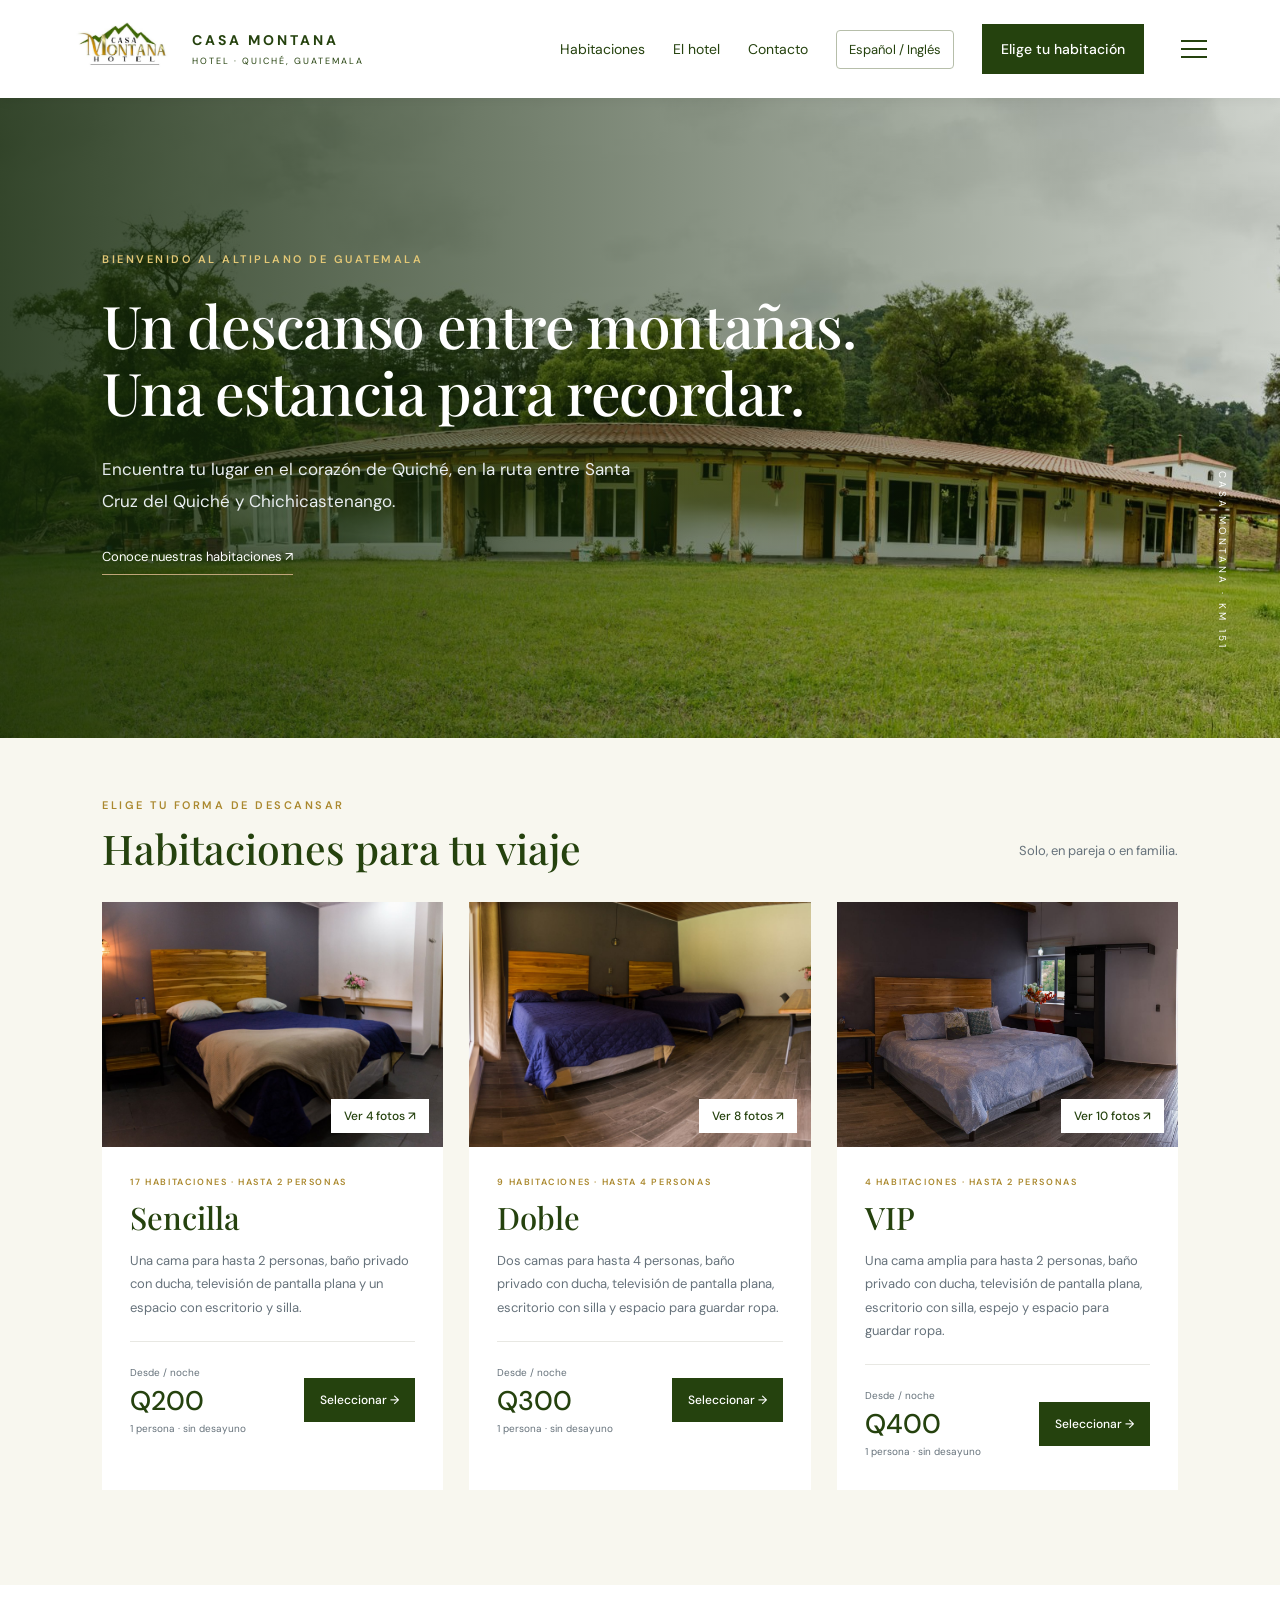
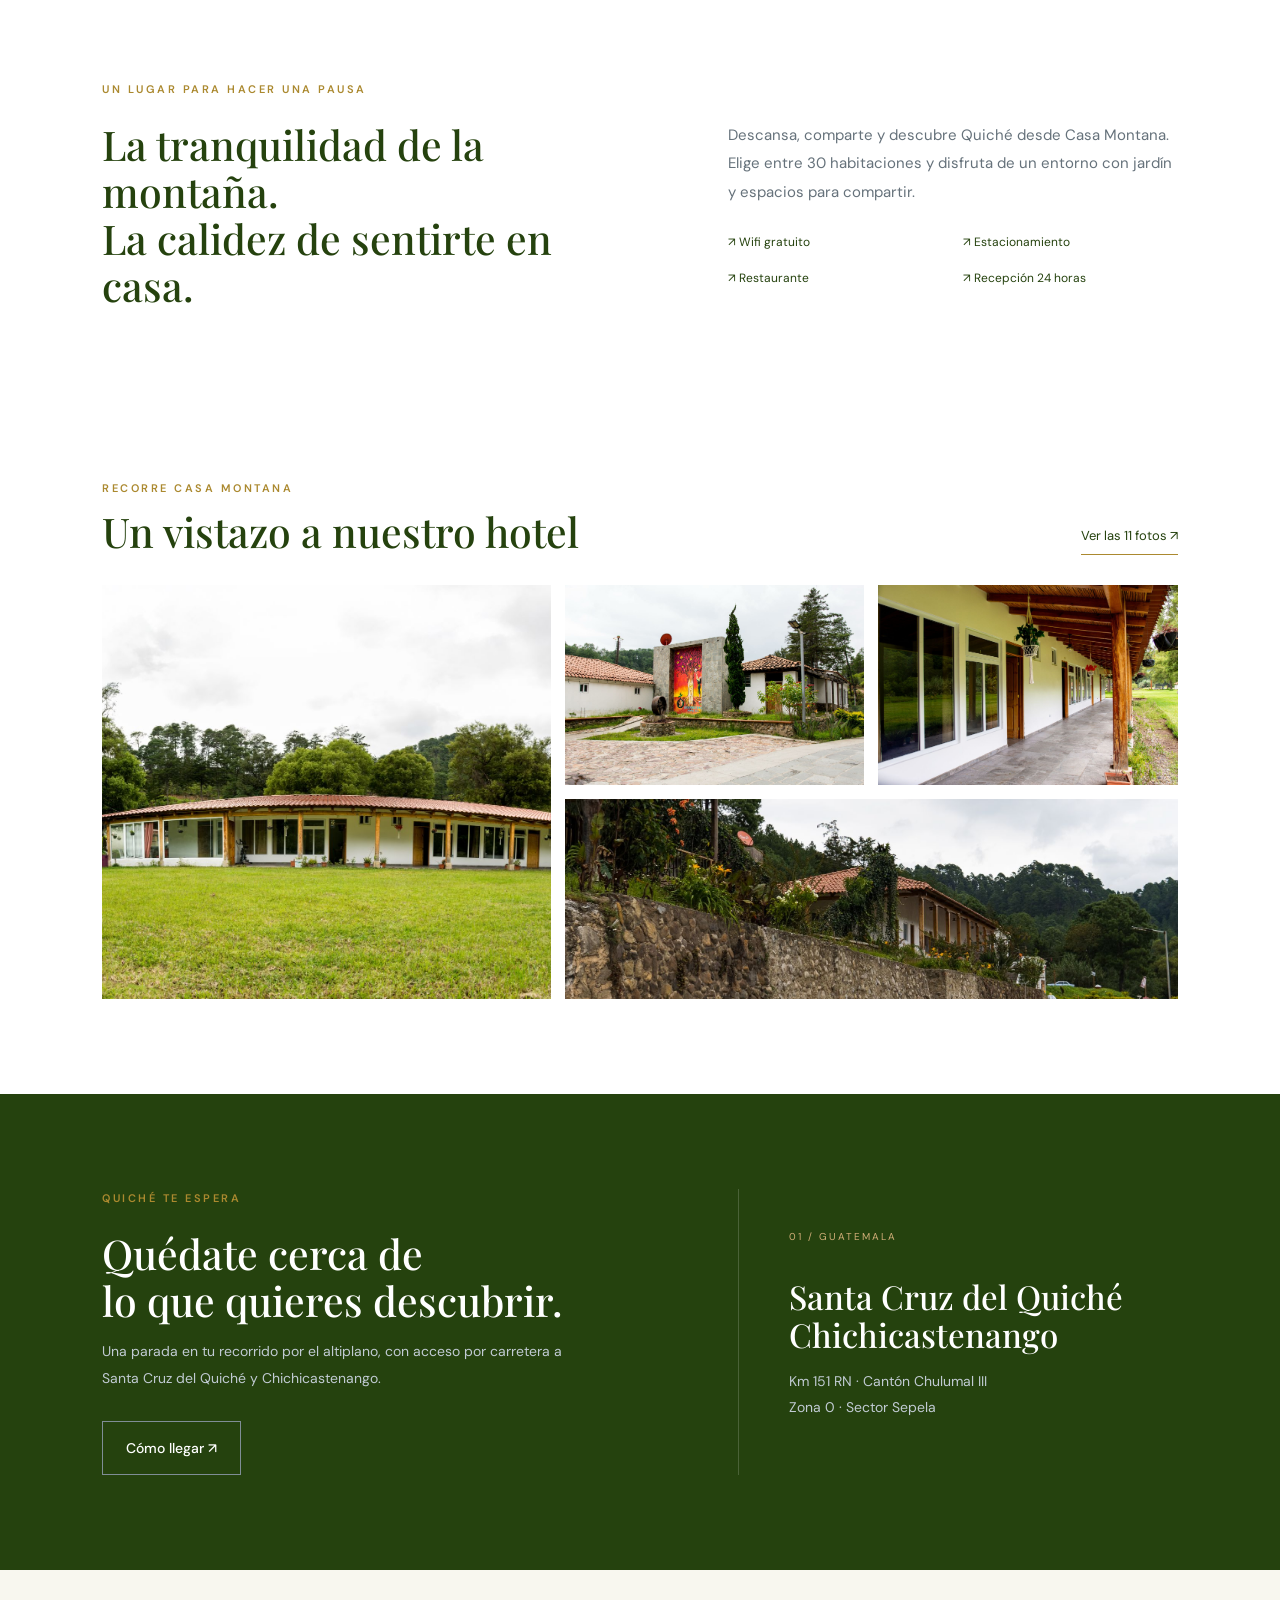
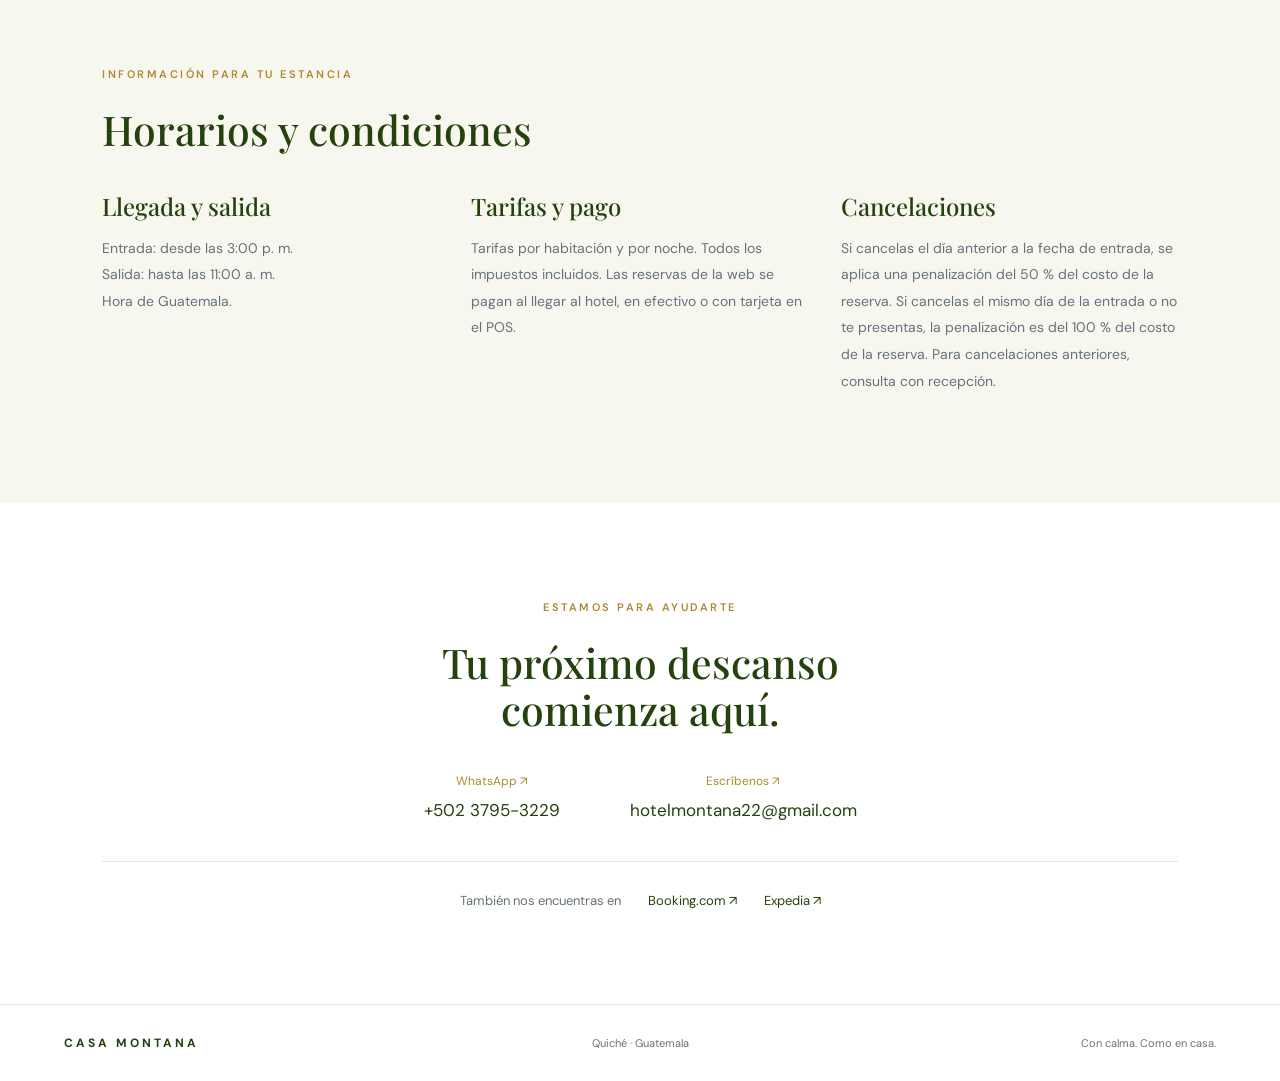
==== index.html @ 316af068 "Mostrar botón Español / Inglés en inicio y reservas" ====
<!doctype html>
<html lang="es"><head><meta charset="UTF-8"><meta name="viewport" content="width=device-width,initial-scale=1"><meta name="description" content="Hotel Casa Montana en Quiché, Guatemala. Habitaciones sencillas, dobles y VIP. Consulta tarifas y planea tu estancia."><title>Hotel Casa Montana | Quiché, Guatemala</title><link rel="stylesheet" href="style.css"><style>#language{border:1px solid #b6beaa;border-radius:4px;padding:10px 12px;white-space:nowrap;color:var(--navy);background:white}#language:hover{background:#eef1e7}</style></head>
<body><header><a class="brand" href="#inicio"><img class="logo" src="logo.png" alt="Casa Montana Hotel"><span class="brand-name">CASA MONTANA<small>HOTEL · QUICHÉ, GUATEMALA</small></span></a><nav><a href="#habitaciones" data-es="Habitaciones" data-en="Rooms"></a><a href="#experiencia" data-es="El hotel" data-en="The hotel"></a><a href="#contacto" data-es="Contacto" data-en="Contact"></a></nav><button id="language" type="button" aria-label="Cambiar idioma: Español / Inglés">Español / Inglés</button><a class="button small" href="#habitaciones" data-es="Elige tu habitación" data-en="Choose your room"></a></header>
<main><section class="hero" id="inicio"><div class="hero-content"><p class="eyebrow" data-es="BIENVENIDO AL ALTIPLANO DE GUATEMALA" data-en="WELCOME TO THE GUATEMALAN HIGHLANDS"></p><h1 data-es="Un descanso entre montañas.<br>Una estancia para recordar." data-en="A mountain escape.<br>A stay to remember."></h1><p data-es="Encuentra tu lugar en el corazón de Quiché, en la ruta entre Santa Cruz del Quiché y Chichicastenango." data-en="Find your place in the heart of Quiché, on the road between Santa Cruz del Quiché and Chichicastenango."></p><a class="text-link" href="#habitaciones" data-es="Conoce nuestras habitaciones ↗" data-en="Explore our rooms ↗"></a></div><div class="hero-caption">CASA MONTANA · KM 151</div></section>

<section class="rooms section" id="habitaciones"><div class="section-heading"><div><p class="eyebrow" data-es="ELIGE TU FORMA DE DESCANSAR" data-en="FIND YOUR KIND OF COMFORT"></p><h2 data-es="Habitaciones para tu viaje" data-en="Rooms for your journey"></h2></div><p data-es="Solo, en pareja o en familia." data-en="Solo, as a couple or with family."></p></div><div class="room-grid">
<article class="room-card"><button class="photo-cover" type="button" data-gallery="single" aria-label="Habitación sencilla: ver fotos"><img src="single-1.jpeg" alt="Habitación sencilla de Casa Montana" loading="lazy"><span class="photo-count" data-es="Ver 4 fotos ↗" data-en="View 4 photos ↗"></span></button><div class="room-body"><p class="eyebrow" data-es="17 HABITACIONES · HASTA 2 PERSONAS" data-en="17 ROOMS · UP TO 2 GUESTS"></p><h3 data-es="Sencilla" data-en="Standard"></h3><p data-es="Una cama para hasta 2 personas, baño privado con ducha, televisión de pantalla plana y un espacio con escritorio y silla." data-en="One bed for up to 2 guests, a private bathroom with shower, a flat-screen TV, and a desk with a chair."></p><div class="room-bottom"><span><small data-es="Desde / noche" data-en="From / night"></small><strong>Q200</strong><small data-es="1 persona · sin desayuno" data-en="1 guest · room only"></small></span><a class="button select-room" data-room="single" href="reservar.html?room=single" data-es="Seleccionar →" data-en="Select room →"></a></div></div></article>
<article class="room-card"><button class="photo-cover" type="button" data-gallery="double" aria-label="Habitación doble: ver fotos"><img src="double-7.jpeg" alt="Habitación doble de Casa Montana" loading="lazy"><span class="photo-count" data-es="Ver 8 fotos ↗" data-en="View 8 photos ↗"></span></button><div class="room-body"><p class="eyebrow" data-es="9 HABITACIONES · HASTA 4 PERSONAS" data-en="9 ROOMS · UP TO 4 GUESTS"></p><h3 data-es="Doble" data-en="Double"></h3><p data-es="Dos camas para hasta 4 personas, baño privado con ducha, televisión de pantalla plana, escritorio con silla y espacio para guardar ropa." data-en="Two beds for up to 4 guests, a private bathroom with shower, a flat-screen TV, a desk with a chair, and clothes storage."></p><div class="room-bottom"><span><small data-es="Desde / noche" data-en="From / night"></small><strong>Q300</strong><small data-es="1 persona · sin desayuno" data-en="1 guest · room only"></small></span><a class="button select-room" data-room="double" href="reservar.html?room=double" data-es="Seleccionar →" data-en="Select room →"></a></div></div></article>
<article class="room-card"><button class="photo-cover" type="button" data-gallery="vip" aria-label="Habitación VIP: ver fotos"><img src="vip-1.jpeg" alt="Habitación VIP de Casa Montana" loading="lazy"><span class="photo-count" data-es="Ver 10 fotos ↗" data-en="View 10 photos ↗"></span></button><div class="room-body"><p class="eyebrow" data-es="4 HABITACIONES · HASTA 2 PERSONAS" data-en="4 ROOMS · UP TO 2 GUESTS"></p><h3>VIP</h3><p data-es="Una cama amplia para hasta 2 personas, baño privado con ducha, televisión de pantalla plana, escritorio con silla, espejo y espacio para guardar ropa." data-en="A spacious bed for up to 2 guests, a private bathroom with shower, a flat-screen TV, a desk with a chair, a mirror, and clothes storage."></p><div class="room-bottom"><span><small data-es="Desde / noche" data-en="From / night"></small><strong>Q400</strong><small data-es="1 persona · sin desayuno" data-en="1 guest · room only"></small></span><a class="button select-room" data-room="vip" href="reservar.html?room=vip" data-es="Seleccionar →" data-en="Select room →"></a></div></div></article></div></section>
<section class="intro section" id="experiencia"><p class="eyebrow" data-es="UN LUGAR PARA HACER UNA PAUSA" data-en="A PLACE TO SLOW DOWN"></p><div class="intro-grid"><h2 data-es="La tranquilidad de la montaña.<br>La calidez de sentirte en casa." data-en="Mountain tranquillity.<br>The warmth of feeling at home."></h2><div><p data-es="Descansa, comparte y descubre Quiché desde Casa Montana. Elige entre 30 habitaciones y disfruta de un entorno con jardín y espacios para compartir." data-en="Rest, reconnect and discover Quiché from Casa Montana. Choose from 30 rooms and enjoy a garden setting with spaces to spend time together."></p><div class="amenities"><span data-es="↗ Wifi gratuito" data-en="↗ Free Wi-Fi"></span><span data-es="↗ Estacionamiento" data-en="↗ Parking"></span><span data-es="↗ Restaurante" data-en="↗ Restaurant"></span><span data-es="↗ Recepción 24 horas" data-en="↗ 24-hour reception"></span></div></div></div></section>
<section class="section hotel-gallery" id="galeria"><div class="section-heading"><div><p class="eyebrow" data-es="RECORRE CASA MONTANA" data-en="EXPLORE CASA MONTANA"></p><h2 data-es="Un vistazo a nuestro hotel" data-en="A closer look at our hotel"></h2></div><button type="button" class="gallery-all" data-gallery="hotel" data-es="Ver las 11 fotos ↗" data-en="View all 11 photos ↗"></button></div><div class="hotel-mosaic"><button type="button" data-gallery="hotel" data-start="0" aria-label="Ver foto de instalaciones 1"><img src="hotel-1.jpeg" alt="Vista exterior de las habitaciones y jardines" loading="lazy"></button><button type="button" data-gallery="hotel" data-start="7" aria-label="Ver foto de instalaciones 8"><img src="hotel-8.jpeg" alt="Entrada del hotel Casa Montana" loading="lazy"></button><button type="button" data-gallery="hotel" data-start="4" aria-label="Ver foto de instalaciones 5"><img src="hotel-5.jpeg" alt="Pasillo exterior de las habitaciones" loading="lazy"></button><button type="button" data-gallery="hotel" data-start="9" aria-label="Ver foto de instalaciones 10"><img src="hotel-10.jpeg" alt="Jardines y entorno del hotel" loading="lazy"></button></div></section><section class="destination section"><div><p class="eyebrow" data-es="QUICHÉ TE ESPERA" data-en="QUICHÉ AWAITS"></p><h2 data-es="Quédate cerca de<br>lo que quieres descubrir." data-en="Stay close to<br>what you want to discover."></h2><p data-es="Una parada en tu recorrido por el altiplano, con acceso por carretera a Santa Cruz del Quiché y Chichicastenango." data-en="A stop on your highland journey, with road access to Santa Cruz del Quiché and Chichicastenango."></p><a class="button light" href="https://www.google.com/maps/search/?api=1&query=Casa+Montana+Hotel+Quiche+Guatemala" target="_blank" rel="noopener" data-es="Cómo llegar ↗" data-en="Get directions ↗"></a></div><div class="location"><span>01 / GUATEMALA</span><h3>Santa Cruz del Quiché<br>Chichicastenango</h3><p>Km 151 RN · Cantón Chulumal III<br>Zona 0 · Sector Sepela</p></div></section>
<section class="section policies" id="condiciones"><p class="eyebrow" data-es="INFORMACIÓN PARA TU ESTANCIA" data-en="INFORMATION FOR YOUR STAY"></p><h2 data-es="Horarios y condiciones" data-en="Check-in and booking terms"></h2><div class="policy-grid"><article><h3 data-es="Llegada y salida" data-en="Arrival and departure"></h3><p data-es="Entrada: desde las 3:00 p. m.<br>Salida: hasta las 11:00 a. m.<br>Hora de Guatemala." data-en="Check-in: from 3:00 p.m.<br>Check-out: by 11:00 a.m.<br>Guatemala local time."></p></article><article><h3 data-es="Tarifas y pago" data-en="Rates and payment"></h3><p data-es="Tarifas por habitación y por noche. Todos los impuestos incluidos. Las reservas de la web se pagan al llegar al hotel, en efectivo o con tarjeta en el POS." data-en="Rates are per room, per night. All taxes included. Website bookings are paid on arrival, in cash or by card at the hotel POS."></p></article><article><h3 data-es="Cancelaciones" data-en="Cancellations"></h3><p data-es="Si cancelas el día anterior a la fecha de entrada, se aplica una penalización del 50 % del costo de la reserva. Si cancelas el mismo día de la entrada o no te presentas, la penalización es del 100 % del costo de la reserva. Para cancelaciones anteriores, consulta con recepción." data-en="Cancellations on the day before check-in incur a fee of 50% of the booking cost. Cancellations on the check-in date and no-shows incur a fee of 100% of the booking cost. For earlier cancellations, contact reception."></p></article></div></section><section class="section contact" id="contacto"><p class="eyebrow" data-es="ESTAMOS PARA AYUDARTE" data-en="WE ARE HERE TO HELP"></p><h2 data-es="Tu próximo descanso<br>comienza aquí." data-en="Your next escape<br>starts here."></h2><div class="contact-links"><a href="https://wa.me/50237953229" target="_blank" rel="noopener">WhatsApp ↗<strong>+502 3795-3229</strong></a><a href="mailto:hotelmontana22@gmail.com"><span data-es="Escríbenos ↗" data-en="Email us ↗"></span><strong>hotelmontana22@gmail.com</strong></a></div><div class="channels"><span data-es="También nos encuentras en" data-en="You can also find us on"></span><a href="https://www.booking.com/hotel/gt/casa-montana.es.html" target="_blank" rel="noopener">Booking.com ↗</a><a href="https://www.expedia.com/es/Santa-Cruz-Del-Quiche-Hoteles-Casa-Montana-Hotel.h102547844.Informacion-Hotel" target="_blank" rel="noopener">Expedia ↗</a></div></section></main>
<footer><a class="brand" href="#inicio">CASA MONTANA</a><span>Quiché · Guatemala</span><span data-es="Con calma. Como en casa." data-en="Slow down. Feel at home."></span></footer><dialog id="photo-viewer" aria-label="Galería de fotos"><div class="viewer-bar"><span id="photo-title"></span><button id="photo-close" type="button" aria-label="Cerrar galería / Close gallery">×</button></div><div class="viewer-stage"><button id="photo-prev" type="button" aria-label="Foto anterior / Previous photo">‹</button><img id="photo-large" alt=""><button id="photo-next" type="button" aria-label="Foto siguiente / Next photo">›</button></div><div id="photo-thumbs" class="photo-thumbs"></div></dialog><script src="home.js?v=idioma"></script><script src="gallery.js"></script><script src="hero.js"></script><script src="menu.js"></script></body></html>
---- style.css ----
@import url('https://fonts.googleapis.com/css2?family=DM+Sans:wght@400;500;600;700&family=Playfair+Display:wght@500;600&display=swap');
:root{--navy:#25420e;--gold:#ab892f;--cream:#f8f7ef;--muted:#66727b}*{box-sizing:border-box}html{scroll-behavior:smooth;scroll-padding-top:100px}body{margin:0;font-family:'DM Sans',sans-serif;color:var(--navy);background:#fff}a{color:inherit;text-decoration:none}button,input,select{font:inherit}button,a,input,select{touch-action:manipulation}button,a{ -webkit-tap-highlight-color:transparent}a:focus-visible,button:focus-visible,input:focus-visible,select:focus-visible{outline:3px solid var(--gold);outline-offset:4px}header{height:98px;display:flex;align-items:center;gap:28px;padding:0 5%;background:white;position:relative;z-index:3}.brand{display:flex;align-items:center;gap:12px;letter-spacing:3px;font-size:18px;font-weight:700}.brand small{display:block;font-size:9px;letter-spacing:2px;margin-top:6px;font-weight:400}.mountain{font-size:54px;line-height:1;color:var(--gold)}nav{display:flex;gap:28px;margin-left:auto;font-size:14px}#language{border:0;background:none;cursor:pointer;font-size:13px}.button{display:inline-flex;justify-content:center;align-items:center;background:var(--navy);color:white;border:1px solid var(--navy);padding:17px 23px;cursor:pointer;font-weight:500;font-size:14px;min-height:50px}.button:hover{background:#3c601d}.small{padding:12px 18px}.hero{position:relative;min-height:640px;background:linear-gradient(90deg,rgba(19,40,9,.88),rgba(19,40,9,.22)),url('https://images.trvl-media.com/lodging/103000000/102550000/102547900/102547844/491145d6.jpg?impolicy=resizecrop&ra=fit&rw=1800') center 56%/cover;color:white;padding:100px 8% 120px;display:flex;align-items:center}.hero-content{max-width:800px}.eyebrow{font-size:11px!important;font-weight:600;letter-spacing:2.5px;line-height:1.7;color:var(--gold);margin:0 0 22px}.hero .eyebrow{color:#e2bf85}h1,h2,h3{font-family:'Playfair Display',Georgia,serif;font-weight:500;margin:0;line-height:1.15}h1{font-size:clamp(42px,4.6vw,69px);letter-spacing:-1.3px}.hero-content>p:not(.eyebrow){font-size:17px;line-height:1.85;max-width:550px;color:#e8edf0;margin:28px 0}.text-link{font-size:13px;border-bottom:1px solid #c0a579;padding-bottom:9px}.hero-caption{position:absolute;right:4%;bottom:88px;writing-mode:vertical-rl;font-size:10px;letter-spacing:3px}.booking-wrap{position:relative;background:white;margin:-55px 5% 0;padding:35px 36px;box-shadow:0 10px 45px #132b3b12;z-index:2}.section-heading{display:flex;justify-content:space-between;align-items:end;gap:20px;margin-bottom:30px}.section-heading .eyebrow{margin-bottom:10px}h2{font-size:clamp(32px,3.2vw,46px)}.booking-wrap h2{font-size:29px}.muted,.section-heading>p{color:var(--muted);font-size:13px}.fields{display:grid;grid-template-columns:1fr 1fr 1fr .6fr 1.2fr 1.2fr;gap:14px;align-items:end}label{font-size:11px;color:var(--muted);display:flex;flex-direction:column;gap:9px}input,select{width:100%;min-width:0;border:1px solid #d8dce0;border-radius:0;background:white;color:var(--navy);height:48px;padding:10px;font-size:13px}.form-note{font-size:11px;color:var(--muted);line-height:1.7;margin-bottom:0}#result{background:var(--cream);padding:24px;margin-top:24px;line-height:1.8}#result strong{font-size:26px;display:block}#result p{font-size:13px}#result .button{margin-top:8px}.section{padding:95px 8%}.intro{padding-bottom:75px}.intro-grid{display:grid;grid-template-columns:1.2fr 1fr;gap:8%}.intro-grid p{font-size:15px;line-height:1.9;color:var(--muted);margin-top:0}.amenities{display:grid;grid-template-columns:1fr 1fr;gap:20px;font-size:12px;margin-top:28px}.rooms{background:var(--cream)}.room-grid{display:grid;grid-template-columns:repeat(3,1fr);gap:26px}.room-card{background:white}.room-card img{display:block;width:100%;height:245px;object-fit:cover}.room-body{padding:28px}.room-body .eyebrow{font-size:9px!important;letter-spacing:1.6px;margin-bottom:10px}h3{font-size:31px}.room-body>p:not(.eyebrow){font-size:13px;color:var(--muted);line-height:1.8;min-height:48px}.room-bottom{border-top:1px solid #e8e8e3;padding-top:20px;margin-top:22px;display:flex;align-items:center;justify-content:space-between}.room-bottom small{display:block;font-size:10px;color:var(--muted);margin:4px 0}.room-bottom strong{font-size:27px;font-weight:500}.round{border:1px solid #d9d5cc;background:white;width:44px;height:44px;border-radius:50%;font-size:23px;color:var(--navy);cursor:pointer}.round:hover{background:var(--cream)}.destination{background:var(--navy);color:white;display:grid;grid-template-columns:1.2fr 1fr;gap:10%}.destination p:not(.eyebrow){font-size:14px;color:#c1cbd3;line-height:1.9;max-width:470px}.light{background:transparent;border-color:#7f8d96;margin-top:16px}.location{border-left:1px solid #ffffff2b;padding:35px 0 35px 50px;display:flex;flex-direction:column;justify-content:center}.location span{font-size:10px;letter-spacing:2px;color:#d1ae78;margin-bottom:35px}.location h3{font-size:33px}.contact{text-align:center}.contact-links{display:flex;justify-content:center;gap:70px;margin:40px 0;font-size:12px;color:var(--gold)}.contact-links strong{display:block;color:var(--navy);font-size:17px;font-weight:400;margin-top:10px}.channels{padding-top:30px;border-top:1px solid #e8e8e3;display:flex;justify-content:center;gap:27px;font-size:13px}.channels span{color:var(--muted)}footer{border-top:1px solid #e8e8e3;padding:30px 5%;display:flex;justify-content:space-between;gap:20px;align-items:center;font-size:11px;color:var(--muted)}footer .brand{font-size:12px;color:var(--navy)}@media(max-width:1100px){.fields{grid-template-columns:repeat(3,1fr)}header{gap:18px}nav{gap:16px}.room-body{padding:22px}.room-card img{height:200px}}@media(max-width:720px){header{height:85px;padding:0 5%;gap:12px}.brand{font-size:13px;letter-spacing:2px}.brand small{font-size:7px}.mountain{font-size:38px}nav{display:none}#language{margin-left:auto}header .small{display:none}.hero{min-height:570px;padding:70px 7% 100px}.hero-content>p:not(.eyebrow){font-size:15px}.hero-caption{display:none}h1{font-size:43px}.booking-wrap{margin:-45px 5% 0;padding:26px 20px}.section-heading{display:block}.muted{display:block;margin-top:15px}.fields{grid-template-columns:1fr 1fr}.fields .button{width:100%}.section{padding:65px 7%}.intro-grid,.destination{grid-template-columns:1fr;gap:30px}.intro-grid>div{margin-top:10px}.room-grid{grid-template-columns:1fr;gap:25px}.room-card img{height:265px}.room-body>p:not(.eyebrow){min-height:0}.section-heading>p{margin-top:20px}.location{padding:28px 0 0;border-left:0;border-top:1px solid #ffffff2b}.contact-links{flex-direction:column;gap:26px}.channels{flex-wrap:wrap;gap:20px}.channels span{width:100%}footer{flex-wrap:wrap;justify-content:center;text-align:center}footer .brand{width:100%;justify-content:center}}@media(prefers-reduced-motion:reduce){html{scroll-behavior:auto}}

.logo{width:116px;height:82px;object-fit:cover;object-position:center}.brand-name{font-size:14px}.hero .eyebrow{color:#e4c876}.destination{background:#25420e}@media(max-width:720px){.logo{width:105px;height:76px}.brand-name{font-size:11px;letter-spacing:1px}.brand-name small{font-size:6px}}
.policies{background:#f8f7ef}.policy-grid{display:grid;grid-template-columns:repeat(3,1fr);gap:32px;margin-top:40px}.policy-grid h3{font-size:24px}.policy-grid p{font-size:14px;line-height:1.9;color:#66727b}@media(max-width:720px){.policy-grid{grid-template-columns:1fr;gap:20px}}

.hero{background-image:linear-gradient(90deg,rgba(19,40,9,.86),rgba(19,40,9,.20)),url('hotel-1.jpeg')}.photo-cover{padding:0;border:0;display:block;width:100%;position:relative;cursor:zoom-in;background:#eee}.photo-cover img{transition:filter .2s}.photo-cover:hover img{filter:brightness(.85)}.photo-count{position:absolute;bottom:14px;right:14px;background:#fff;color:var(--navy);padding:9px 13px;font:500 12px 'DM Sans',sans-serif}.gallery-all{background:transparent;border:0;border-bottom:1px solid var(--gold);color:var(--navy);padding:10px 0;cursor:pointer;font:inherit;font-size:13px}.hotel-mosaic{display:grid;grid-template-columns:1.5fr 1fr 1fr;grid-template-rows:200px 200px;gap:14px}.hotel-mosaic button{border:0;padding:0;overflow:hidden;cursor:zoom-in;background:var(--cream)}.hotel-mosaic button:first-child{grid-row:span 2}.hotel-mosaic button:nth-child(4){grid-column:span 2}.hotel-mosaic img{width:100%;height:100%;object-fit:cover;transition:transform .25s}.hotel-mosaic button:hover img{transform:scale(1.03)}#photo-viewer{position:fixed;inset:0;width:100vw;max-width:100vw;height:100dvh;max-height:100dvh;margin:0;border:0;padding:20px 3%;background:#111b12;color:white}#photo-viewer::backdrop{background:#111b12}#photo-viewer[open]{display:flex;flex-direction:column}.viewer-bar{display:flex;justify-content:space-between;align-items:center;gap:20px;height:50px;flex-shrink:0;font-size:14px}.viewer-bar button,.viewer-stage button{background:transparent;color:white;border:1px solid #ffffff50;cursor:pointer;width:46px;height:46px;font-size:32px}.viewer-stage{display:flex;align-items:center;justify-content:space-between;gap:15px;min-height:0;flex:1;padding:15px 0}.viewer-stage img{object-fit:contain;min-width:0;max-width:calc(100% - 122px);height:100%;width:auto}.viewer-stage button{flex-shrink:0;border-radius:50%}.photo-thumbs{display:flex;gap:10px;overflow-x:auto;flex-shrink:0;padding:10px 2px;height:88px}.photo-thumbs button{padding:0;border:2px solid transparent;flex-shrink:0;cursor:pointer;background:transparent}.photo-thumbs button[aria-current="true"]{border-color:#d7b756}.photo-thumbs img{width:80px;height:60px;object-fit:cover}@media(max-width:720px){.hotel-mosaic{grid-template-columns:1fr 1fr;grid-template-rows:220px 150px 150px}.hotel-mosaic button:first-child{grid-column:span 2;grid-row:span 1}.hotel-mosaic button:nth-child(4){grid-column:span 2}.gallery-all{margin-top:12px}#photo-viewer{padding:12px}.viewer-stage{gap:5px;position:relative}.viewer-stage img{max-width:100%;width:100%}.viewer-stage button{position:absolute;z-index:1;background:#111b1299;width:40px;height:40px}.viewer-stage button:first-child{left:0}.viewer-stage button:last-child{right:0}.viewer-bar{font-size:12px}}

.hero{isolation:isolate;background-image:none;overflow:hidden}.hero-slide{position:absolute;inset:0;z-index:-2;background-position:center;background-size:cover;opacity:0;transition:opacity 1s ease}.hero-slide.is-active{opacity:1}.hero::before{content:'';position:absolute;inset:0;z-index:-1;background:linear-gradient(90deg,rgba(19,40,9,.86),rgba(19,40,9,.20))}.hero-controls{position:absolute;bottom:75px;left:8%;display:flex;align-items:center;gap:18px;font-size:11px;color:white}.hero-controls span{letter-spacing:2px}.hero-controls button{background:#10240a66;border:1px solid #ffffff70;color:white;padding:9px 13px;font:inherit;cursor:pointer}@media(max-width:720px){.hero-controls{bottom:60px;left:7%}}@media(prefers-reduced-motion:reduce){.hero-slide{transition:none}}

.hero-controls{display:none}

.booking-wrap + .rooms{margin-top:28px;padding-top:42px}@media(max-width:720px){.booking-wrap + .rooms{margin-top:20px;padding-top:30px}}

.select-room{font-size:12px;padding:12px 15px;min-height:44px}.rooms{padding-top:58px}.reservation-page{background:var(--cream)}.reservation-main{max-width:1250px;margin:auto;padding:35px 5% 75px}.back-link{display:inline-block;font-size:13px;margin:0 0 35px;color:var(--muted)}.reservation-main h1{font-size:clamp(36px,4vw,52px)}.reservation-main>.eyebrow{margin-bottom:12px}.reservation-lead{font-size:14px;color:var(--muted);line-height:1.8;margin:18px 0 35px}.reservation-layout{display:grid;grid-template-columns:.9fr 1.1fr;gap:32px;align-items:start}.selected-room{background:white;position:sticky;top:25px}.selected-room>img{width:100%;height:300px;object-fit:cover;display:block}.selected-details{padding:28px}.selected-details .eyebrow{margin-bottom:10px}.selected-details>p:not(.eyebrow){font-size:14px;line-height:1.8;color:var(--muted)}.selected-details a{font-size:13px;border-bottom:1px solid var(--gold);padding-bottom:5px}.selected-hours{border-top:1px solid #e5e5df;padding-top:15px}.reservation-panel .booking-wrap{margin:0;padding:30px;box-shadow:none}.reservation-panel .section-heading{display:block}.reservation-panel .muted{display:block;margin-top:14px}.reservation-panel .fields{grid-template-columns:1fr 1fr;gap:20px}.reservation-panel .fields .button{grid-column:span 2}.reservation-policy{padding:25px 30px;background:#efeee4;margin-top:20px}.reservation-policy h3{font-size:23px}.reservation-policy p{font-size:12px;color:var(--muted);line-height:1.9}.reservation-page #result{margin-top:22px}.reservation-page header{background:white}@media(max-width:720px){.reservation-layout{grid-template-columns:1fr;gap:24px}.selected-room{position:static}.selected-room>img{height:230px}.reservation-main{padding:25px 5% 50px}.reservation-panel .booking-wrap{padding:24px 18px}.room-bottom{gap:10px}.select-room{padding:11px 12px}.reservation-lead{margin-bottom:25px}}

header{position:sticky;top:0;z-index:50;box-shadow:0 2px 12px #15250c10}.menu-toggle{width:44px;height:44px;border:0;background:transparent;display:flex;flex-direction:column;align-items:center;justify-content:center;gap:6px;cursor:pointer;flex-shrink:0}.menu-toggle span{display:block;width:26px;height:2px;background:var(--navy)}.site-menu{position:fixed;inset:0 0 0 auto;margin:0;width:min(420px,92vw);max-width:100vw;height:100dvh;max-height:100dvh;padding:30px 35px;border:0;background:#344a22;color:white;overflow-y:auto}.site-menu::backdrop{background:#0008}.site-menu[open]{display:flex;flex-direction:column}.menu-top{display:flex;align-items:center;justify-content:space-between;gap:15px;padding-bottom:25px;border-bottom:1px solid #ffffff35;letter-spacing:2px;font-size:12px}.menu-close{width:44px;height:44px;background:transparent;border:0;color:white;font-size:32px;cursor:pointer}.drawer-links{display:flex;flex-direction:column;gap:0;margin:15px 0 35px}.drawer-links a{font-size:14px;letter-spacing:1px;padding:20px 0;border-bottom:1px solid #ffffff20;line-height:1.5}.drawer-links a:hover{color:#ead298}.menu-contact{display:flex;flex-direction:column;gap:18px;margin-top:auto;padding-top:25px;font-size:12px;color:#e6dbc3}.site-menu a:focus-visible,.site-menu button:focus-visible{outline:2px solid #ead298}@media(max-width:720px){header{gap:8px}.menu-toggle{width:38px}.site-menu{padding:20px 26px}.drawer-links{display:flex}.drawer-links a{font-size:13px}}

[hidden]{display:none!important}.availability-box{padding:20px;background:#f3f4ec;margin-top:24px;border-left:3px solid var(--gold)}.availability-box p{font-size:13px;line-height:1.7;margin:0 0 12px}.availability-box strong{display:block;font-size:25px}.availability-box small{display:block;margin-top:10px;color:var(--muted)}#guest-fields{border:0;margin:28px 0 0;padding:0}#guest-fields legend{font-family:Georgia,serif;font-size:25px;margin-bottom:20px}.full-width{grid-column:1/-1}.privacy-note{font-size:11px;line-height:1.8;color:var(--muted)}.terms-line{display:flex;flex-direction:row;gap:12px;align-items:flex-start;line-height:1.7;margin:20px 0}.terms-line input{width:18px;height:18px;flex-shrink:0;margin-top:2px}#confirm-booking{width:100%}button:disabled{opacity:.5;cursor:not-allowed}#booking-message{font-size:13px;line-height:1.7;color:#7f3d1c}#booking-confirmation{padding:25px;background:#edf5e7;border:1px solid #a8bd92;margin-top:25px;overflow-wrap:anywhere}#booking-confirmation h2{font-size:28px}#booking-confirmation p{font-size:13px;line-height:1.8}#booking-confirmation strong{font-size:28px}.admin-page{background:var(--cream)}.admin-page header{justify-content:space-between}.admin-main{max-width:1440px;margin:auto;padding:45px 4%}.admin-login{max-width:500px;margin:40px auto;background:white;padding:35px}.admin-login h1,.admin-main h1{font-size:35px}.admin-login p,.admin-login small{font-size:13px;color:var(--muted);line-height:1.8}.admin-login form{display:grid;gap:20px;margin:28px 0}.admin-tools{display:flex;align-items:end;gap:20px;flex-wrap:wrap;margin:25px 0}.admin-tools label{min-width:160px}.inventory-cards{display:grid;grid-template-columns:repeat(3,1fr);gap:20px}.inventory-cards article{background:white;padding:25px}.inventory-cards h3{font-size:25px}.inventory-cards strong{display:block;font-size:34px;margin:15px 0}.inventory-cards p{font-size:12px;color:var(--muted)}.manual-entry{background:white;padding:25px;margin:30px 0}.manual-entry summary{cursor:pointer;font-size:16px}.manual-entry form{margin-top:25px;grid-template-columns:repeat(3,1fr)}.manual-entry p{font-size:12px;line-height:1.7;color:var(--muted)}.table-scroll{overflow:auto;background:white}.reservations-table{width:100%;border-collapse:collapse;font-size:12px;min-width:1000px}.reservations-table th,.reservations-table td{text-align:left;padding:16px;border-bottom:1px solid #e5e7df;vertical-align:top}.reservations-table th{background:#e8ecdf}.reservations-table td div{margin-bottom:8px;max-width:210px;overflow-wrap:anywhere}.table-action{display:block;padding:8px 12px;background:white;border:1px solid #a6b197;color:var(--navy);font:inherit;margin-bottom:10px;cursor:pointer}#admin-status{font-size:13px}@media(max-width:720px){.inventory-cards{grid-template-columns:1fr}.manual-entry form{grid-template-columns:1fr 1fr}.admin-main{padding:25px 4%}.admin-login{padding:25px}.admin-page header .brand{font-size:11px}.admin-page header>a:not(.brand){font-size:11px}.admin-tools{gap:12px}.admin-tools label{min-width:130px}}
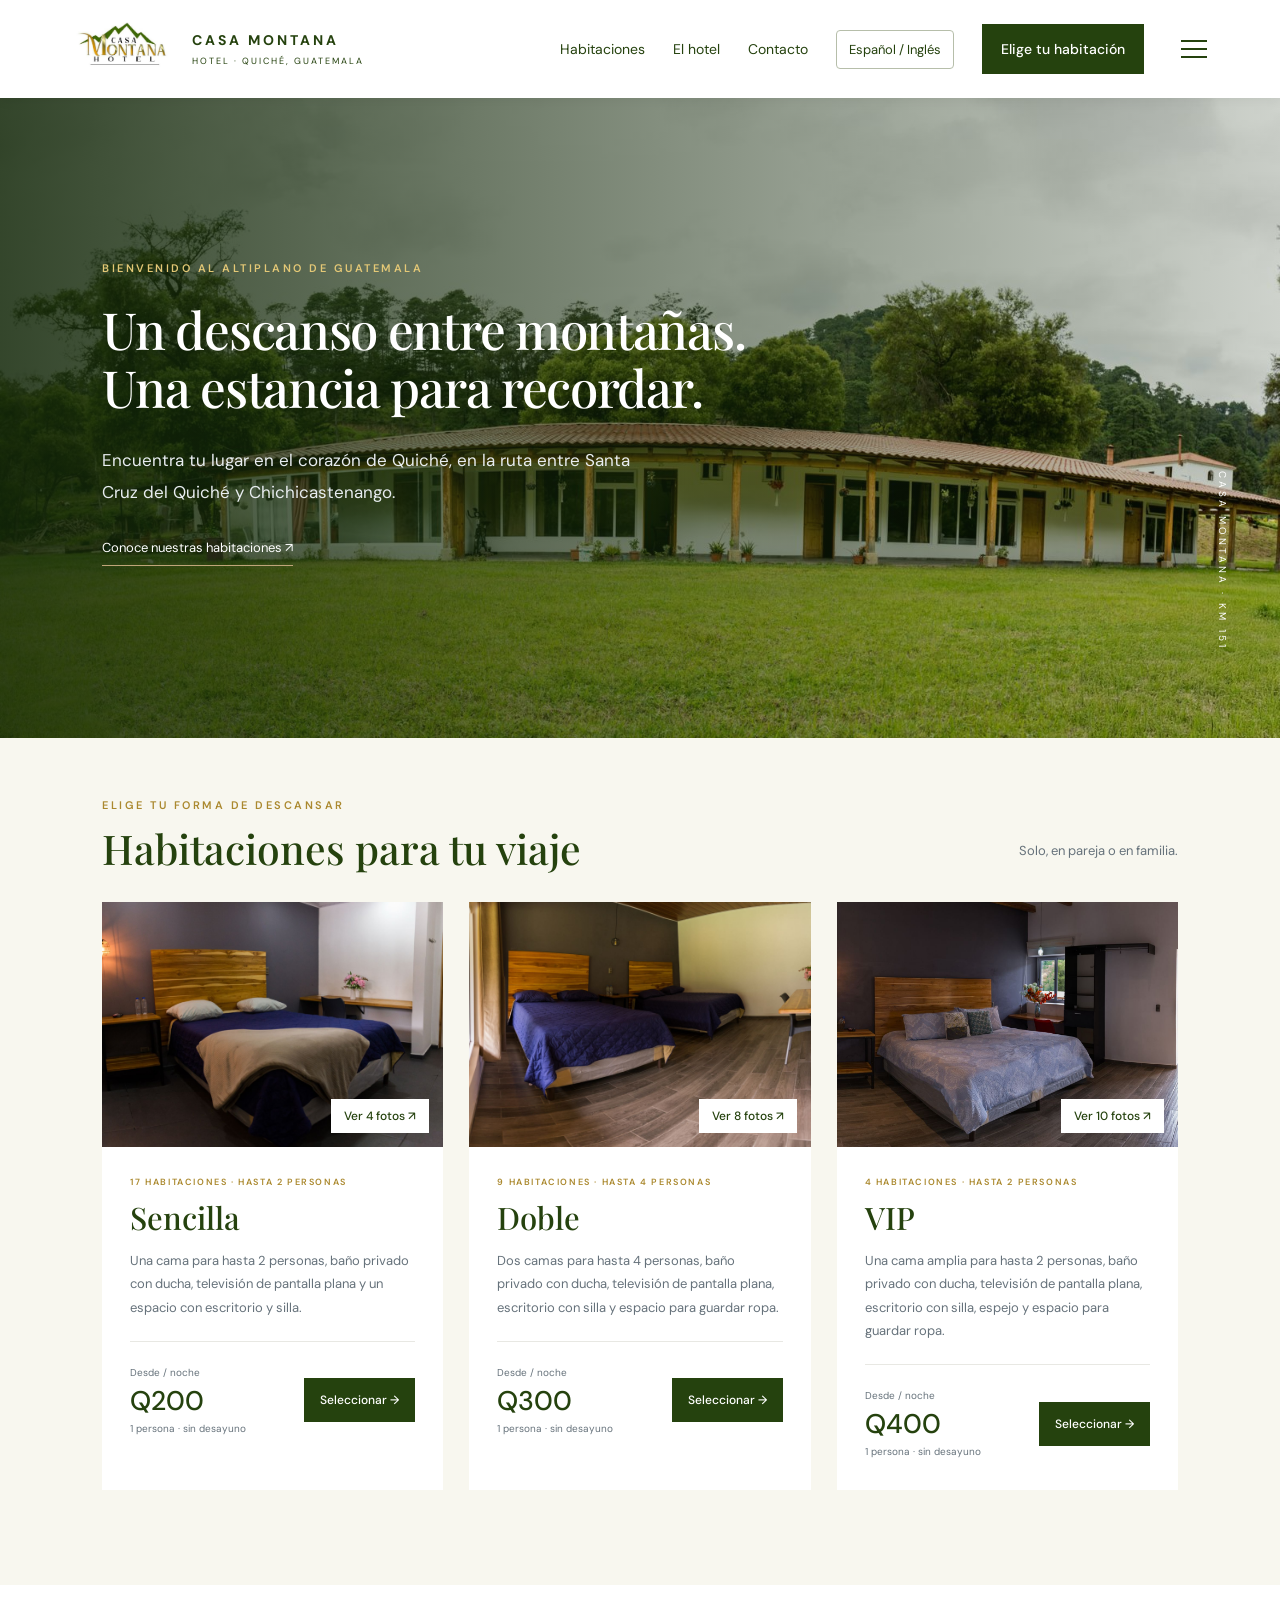
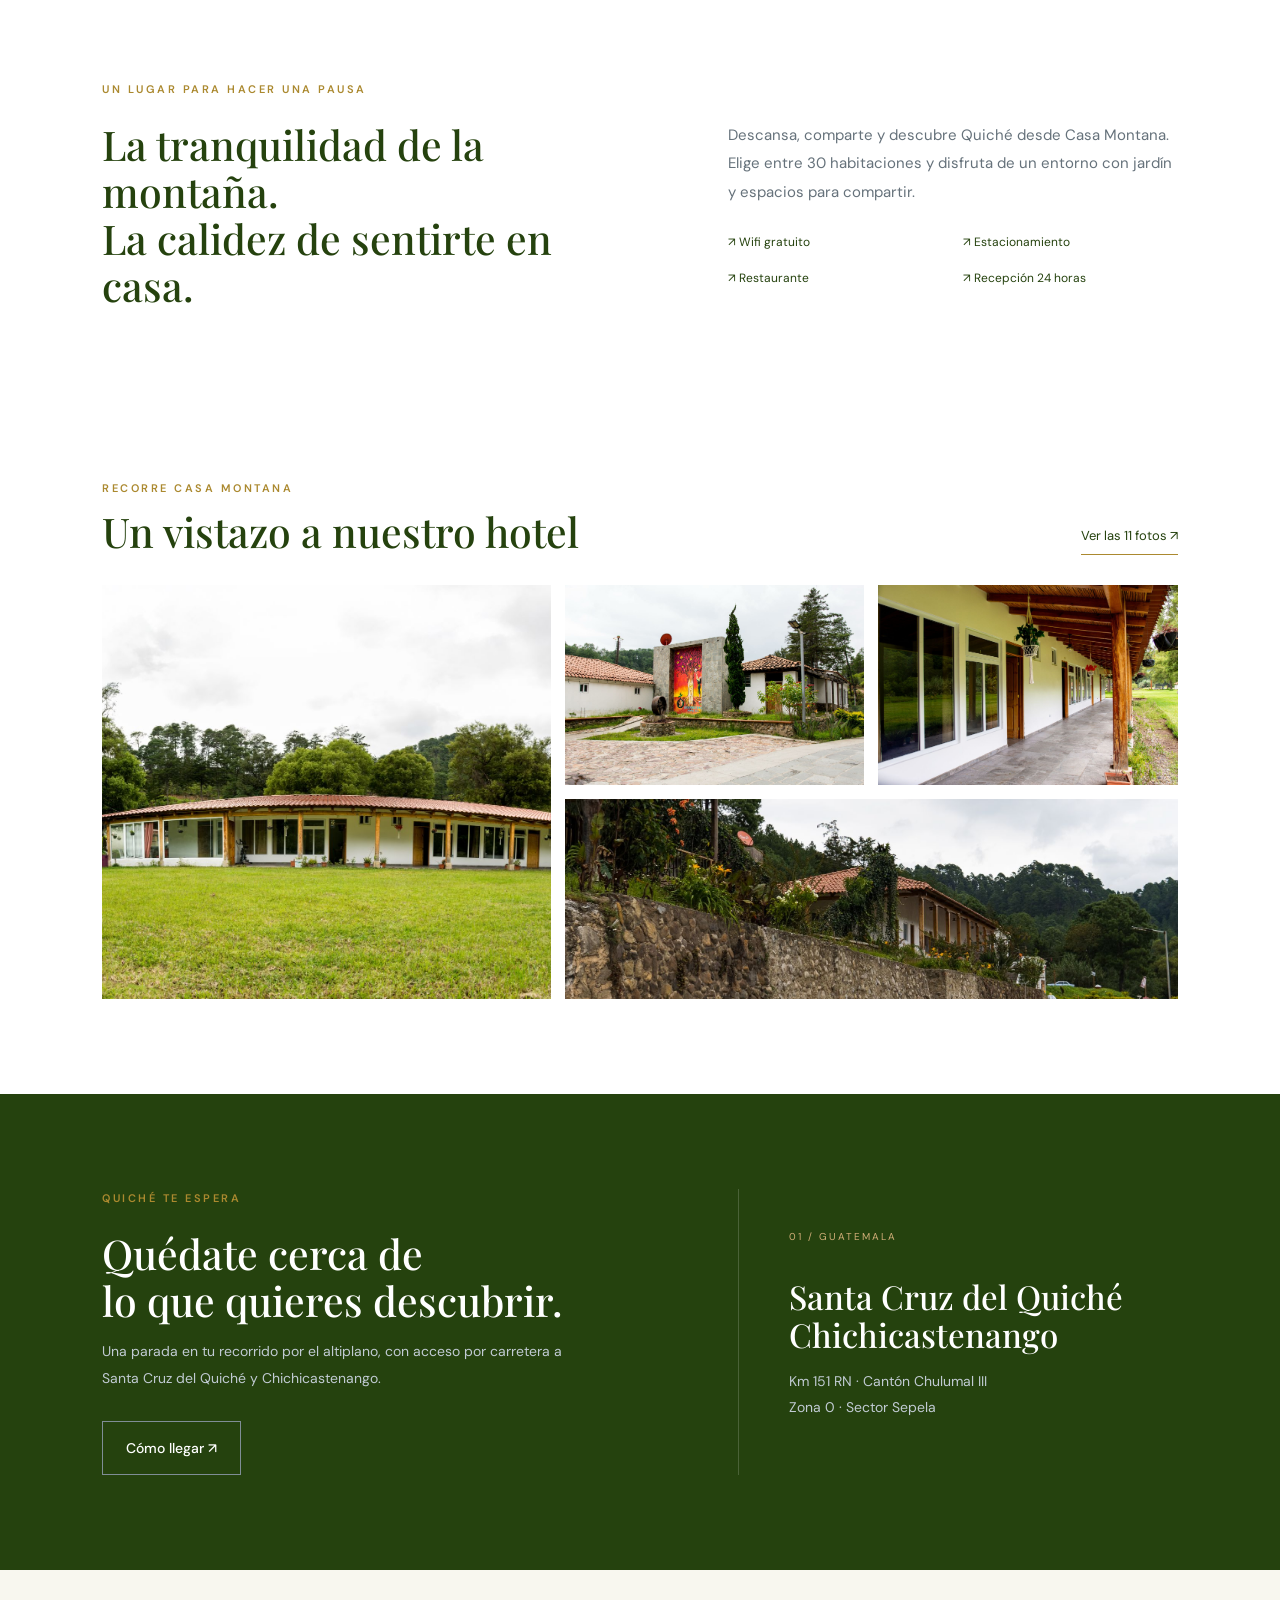
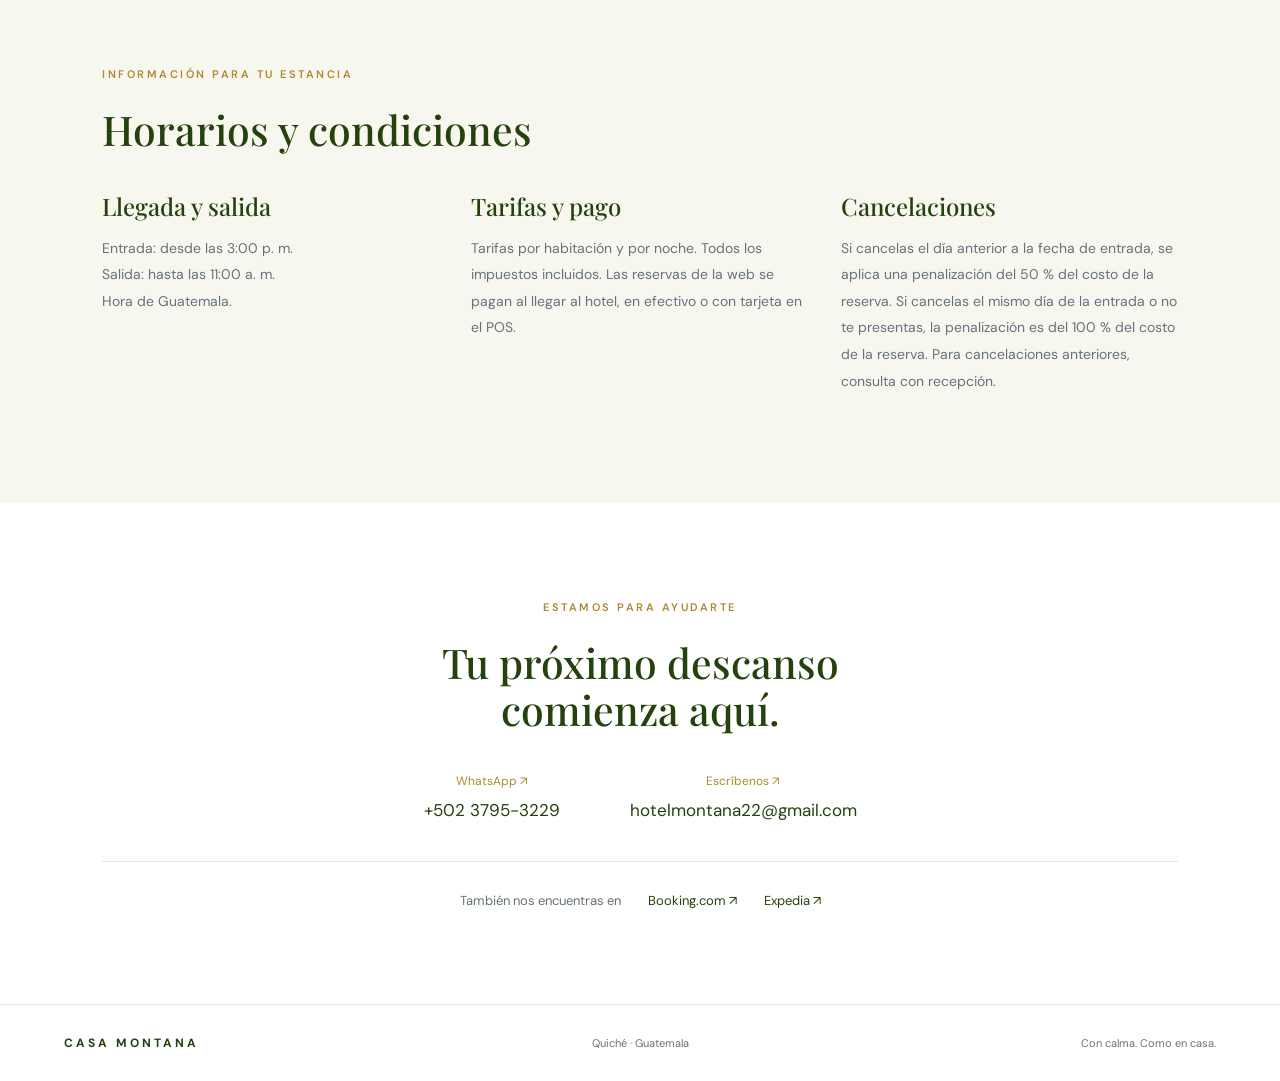
==== commit 085a16e1: "Mantener título español de portada en dos líneas" ====
--- a/index.html
+++ b/index.html
@@ -1,7 +1,7 @@
 <!doctype html>
-<html lang="es"><head><meta charset="UTF-8"><meta name="viewport" content="width=device-width,initial-scale=1"><meta name="description" content="Hotel Casa Montana en Quiché, Guatemala. Habitaciones sencillas, dobles y VIP. Consulta tarifas y planea tu estancia."><title>Hotel Casa Montana | Quiché, Guatemala</title><link rel="stylesheet" href="style.css"><style>#language{border:1px solid #b6beaa;border-radius:4px;padding:10px 12px;white-space:nowrap;color:var(--navy);background:white}#language:hover{background:#eef1e7}</style></head>
+<html lang="es"><head><meta charset="UTF-8"><meta name="viewport" content="width=device-width,initial-scale=1"><meta name="description" content="Hotel Casa Montana en Quiché, Guatemala. Habitaciones sencillas, dobles y VIP. Consulta tarifas y planea tu estancia."><title>Hotel Casa Montana | Quiché, Guatemala</title><link rel="stylesheet" href="style.css"><style>#language{border:1px solid #b6beaa;border-radius:4px;padding:10px 12px;white-space:nowrap;color:var(--navy);background:white}#language:hover{background:#eef1e7}</style><style>html[lang="es"] .hero-content{max-width:1000px}html[lang="es"] .hero h1{font-size:clamp(20px,4vw,62px)}html[lang="es"] .hero h1 span{display:block;white-space:nowrap}@media(max-width:700px){html[lang="es"] .hero h1{font-size:clamp(18px,4.8vw,33px)}}</style></head>
 <body><header><a class="brand" href="#inicio"><img class="logo" src="logo.png" alt="Casa Montana Hotel"><span class="brand-name">CASA MONTANA<small>HOTEL · QUICHÉ, GUATEMALA</small></span></a><nav><a href="#habitaciones" data-es="Habitaciones" data-en="Rooms"></a><a href="#experiencia" data-es="El hotel" data-en="The hotel"></a><a href="#contacto" data-es="Contacto" data-en="Contact"></a></nav><button id="language" type="button" aria-label="Cambiar idioma: Español / Inglés">Español / Inglés</button><a class="button small" href="#habitaciones" data-es="Elige tu habitación" data-en="Choose your room"></a></header>
-<main><section class="hero" id="inicio"><div class="hero-content"><p class="eyebrow" data-es="BIENVENIDO AL ALTIPLANO DE GUATEMALA" data-en="WELCOME TO THE GUATEMALAN HIGHLANDS"></p><h1 data-es="Un descanso entre montañas.<br>Una estancia para recordar." data-en="A mountain escape.<br>A stay to remember."></h1><p data-es="Encuentra tu lugar en el corazón de Quiché, en la ruta entre Santa Cruz del Quiché y Chichicastenango." data-en="Find your place in the heart of Quiché, on the road between Santa Cruz del Quiché and Chichicastenango."></p><a class="text-link" href="#habitaciones" data-es="Conoce nuestras habitaciones ↗" data-en="Explore our rooms ↗"></a></div><div class="hero-caption">CASA MONTANA · KM 151</div></section>
+<main><section class="hero" id="inicio"><div class="hero-content"><p class="eyebrow" data-es="BIENVENIDO AL ALTIPLANO DE GUATEMALA" data-en="WELCOME TO THE GUATEMALAN HIGHLANDS"></p><h1 data-es="<span>Un descanso entre montañas.</span><span>Una estancia para recordar.</span>" data-en="A mountain escape.<br>A stay to remember."></h1><p data-es="Encuentra tu lugar en el corazón de Quiché, en la ruta entre Santa Cruz del Quiché y Chichicastenango." data-en="Find your place in the heart of Quiché, on the road between Santa Cruz del Quiché and Chichicastenango."></p><a class="text-link" href="#habitaciones" data-es="Conoce nuestras habitaciones ↗" data-en="Explore our rooms ↗"></a></div><div class="hero-caption">CASA MONTANA · KM 151</div></section>
 
 <section class="rooms section" id="habitaciones"><div class="section-heading"><div><p class="eyebrow" data-es="ELIGE TU FORMA DE DESCANSAR" data-en="FIND YOUR KIND OF COMFORT"></p><h2 data-es="Habitaciones para tu viaje" data-en="Rooms for your journey"></h2></div><p data-es="Solo, en pareja o en familia." data-en="Solo, as a couple or with family."></p></div><div class="room-grid">
 <article class="room-card"><button class="photo-cover" type="button" data-gallery="single" aria-label="Habitación sencilla: ver fotos"><img src="single-1.jpeg" alt="Habitación sencilla de Casa Montana" loading="lazy"><span class="photo-count" data-es="Ver 4 fotos ↗" data-en="View 4 photos ↗"></span></button><div class="room-body"><p class="eyebrow" data-es="17 HABITACIONES · HASTA 2 PERSONAS" data-en="17 ROOMS · UP TO 2 GUESTS"></p><h3 data-es="Sencilla" data-en="Standard"></h3><p data-es="Una cama para hasta 2 personas, baño privado con ducha, televisión de pantalla plana y un espacio con escritorio y silla." data-en="One bed for up to 2 guests, a private bathroom with shower, a flat-screen TV, and a desk with a chair."></p><div class="room-bottom"><span><small data-es="Desde / noche" data-en="From / night"></small><strong>Q200</strong><small data-es="1 persona · sin desayuno" data-en="1 guest · room only"></small></span><a class="button select-room" data-room="single" href="reservar.html?room=single" data-es="Seleccionar →" data-en="Select room →"></a></div></div></article>
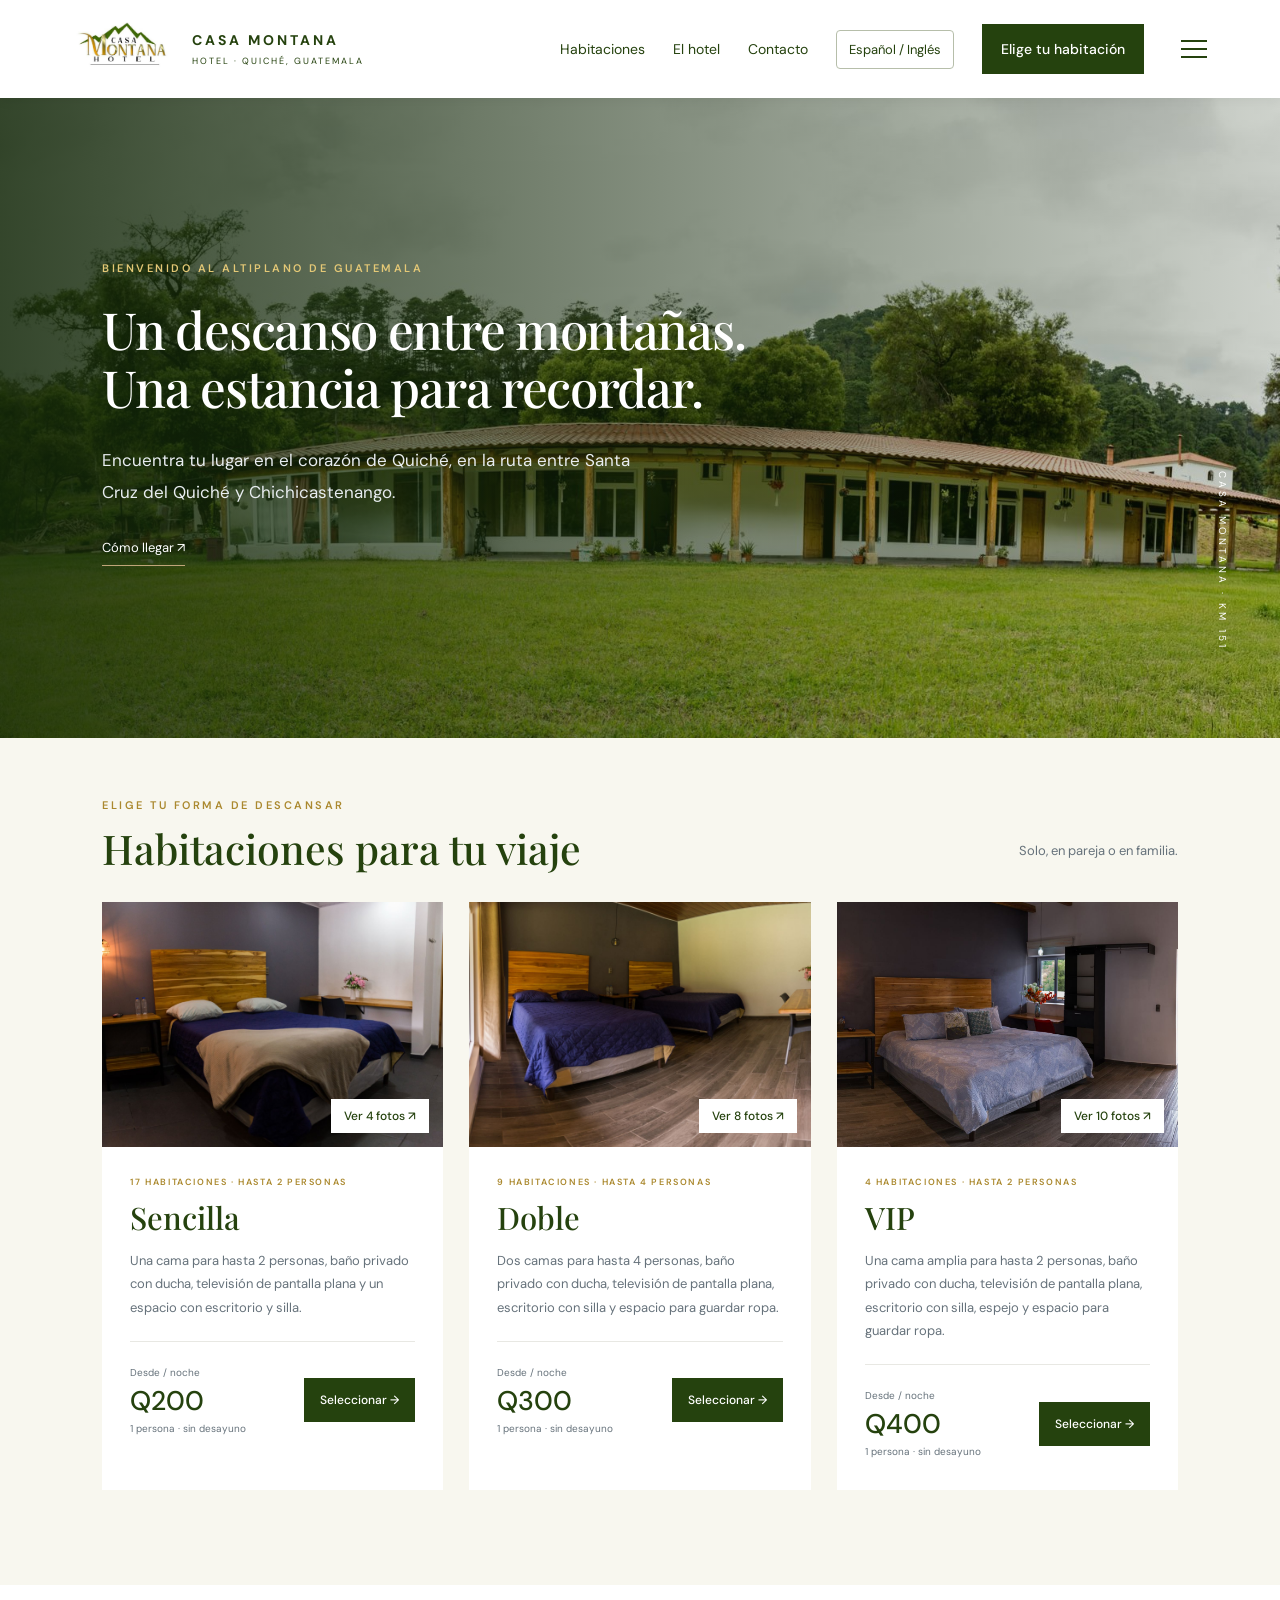
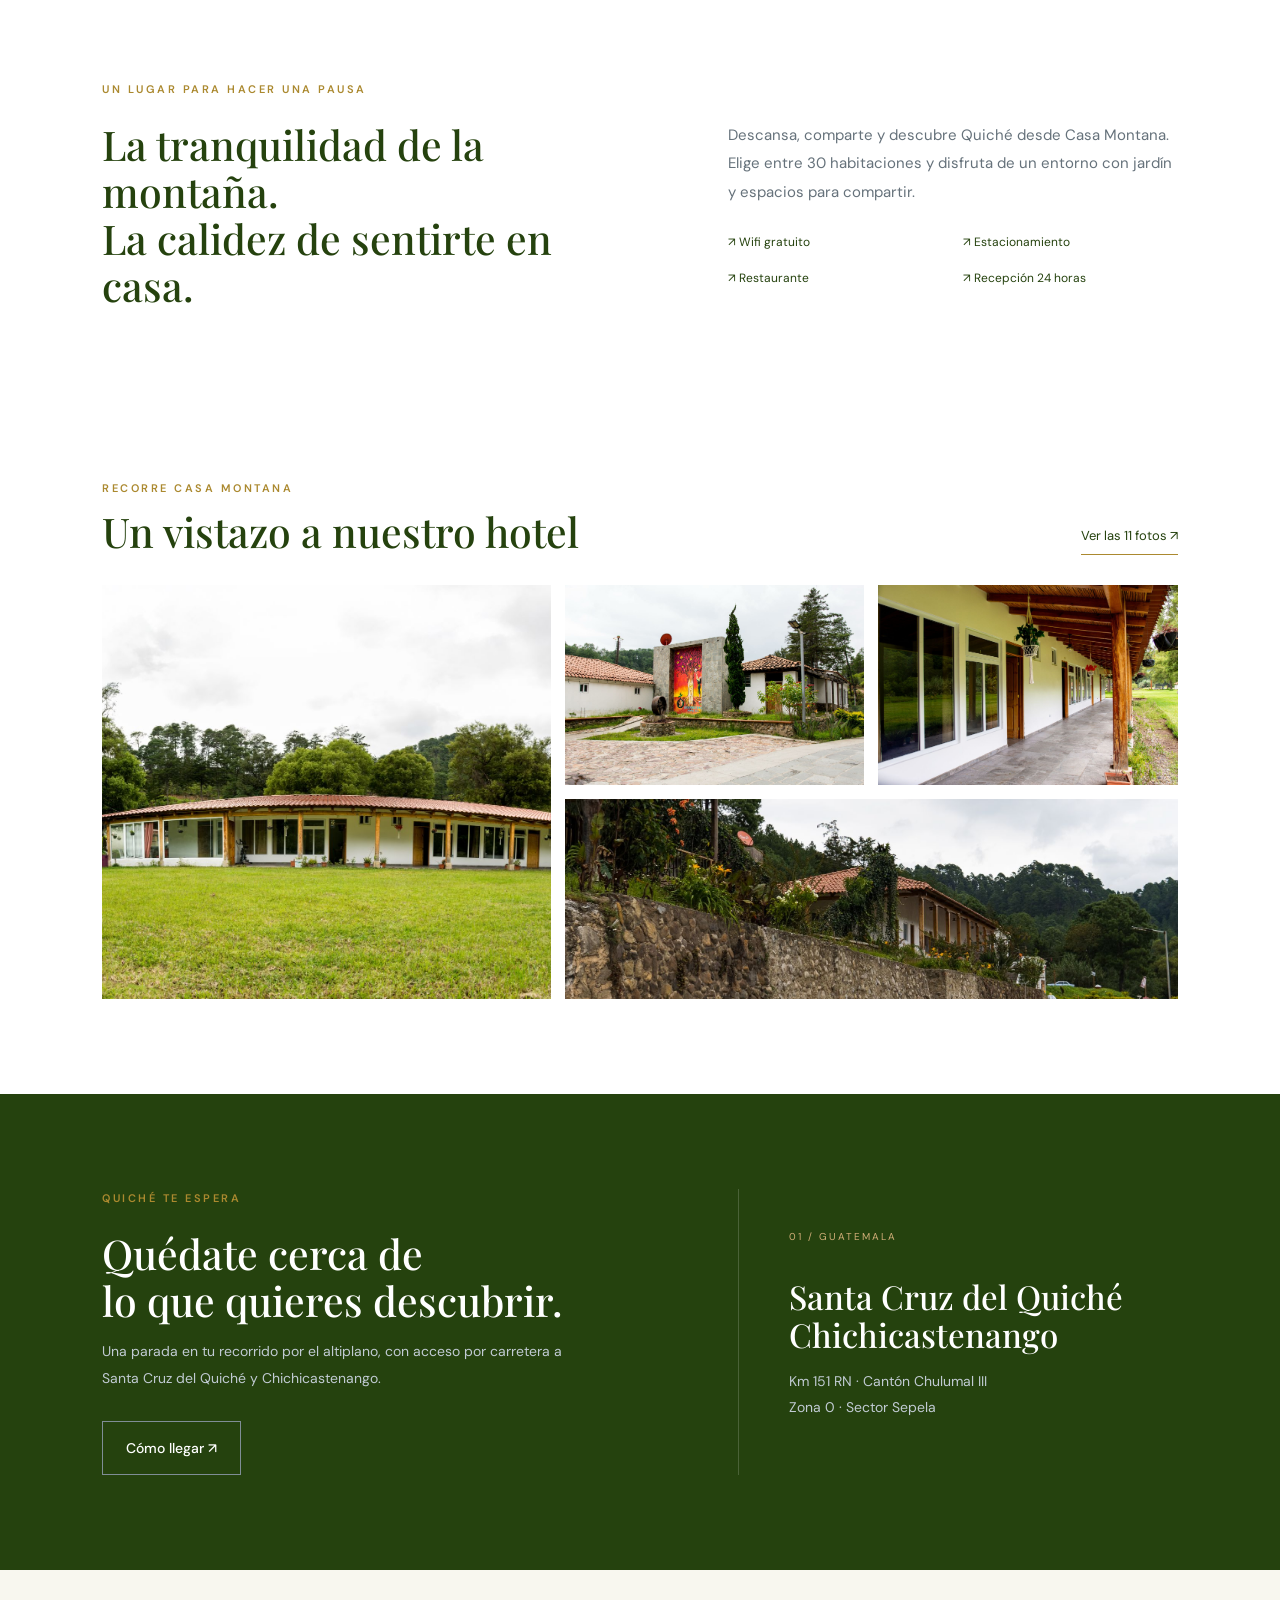
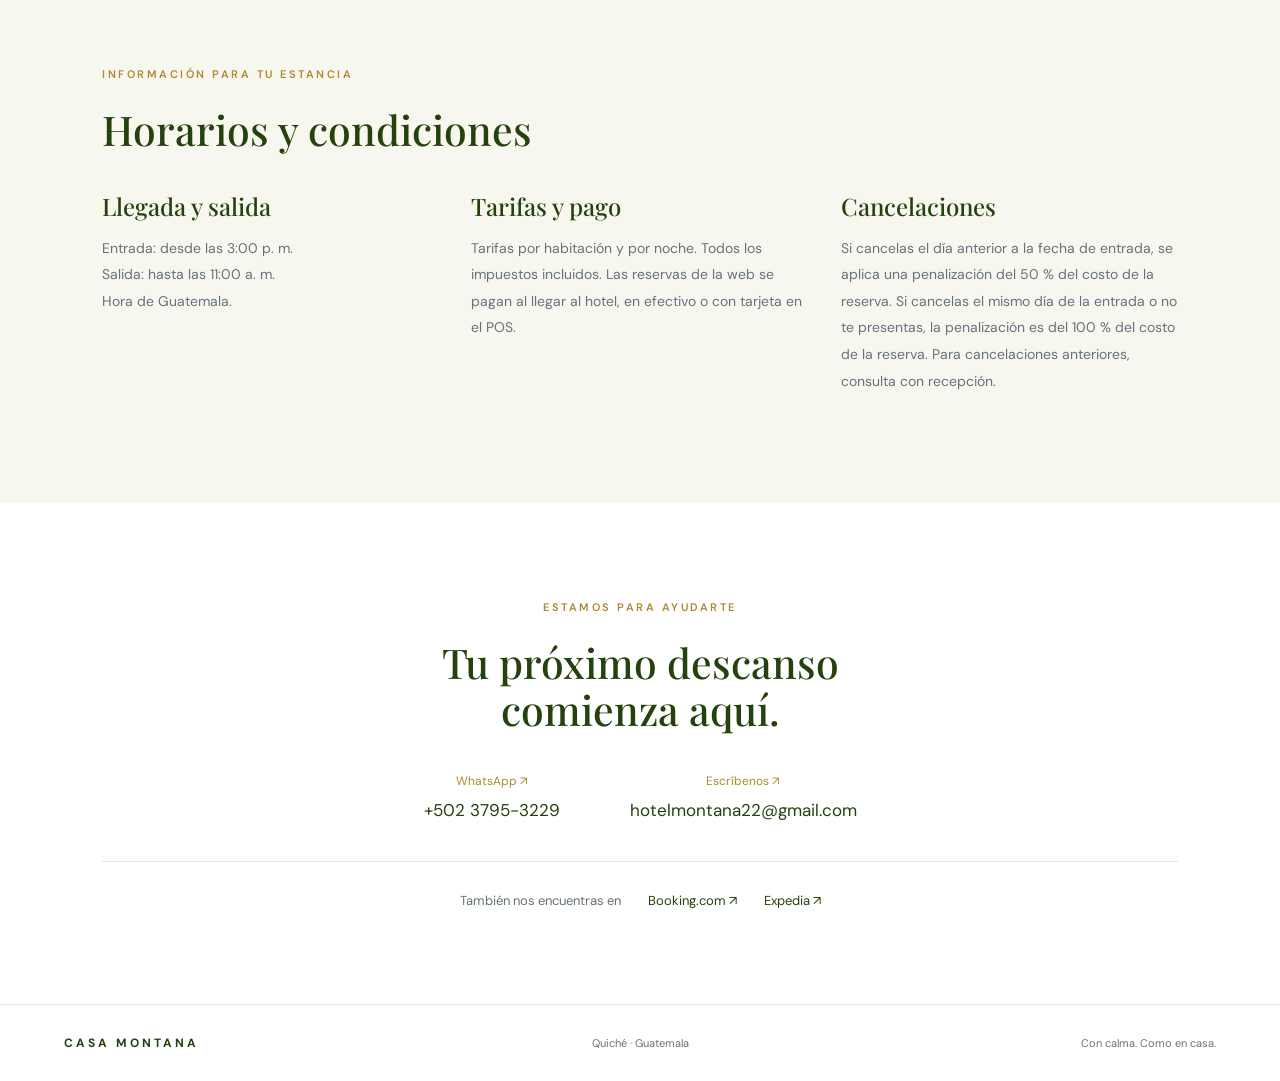
==== commit 4ca36b82: "Enlazar Cómo llegar desde la portada" ====
--- a/index.html
+++ b/index.html
@@ -1,7 +1,7 @@
 <!doctype html>
 <html lang="es"><head><meta charset="UTF-8"><meta name="viewport" content="width=device-width,initial-scale=1"><meta name="description" content="Hotel Casa Montana en Quiché, Guatemala. Habitaciones sencillas, dobles y VIP. Consulta tarifas y planea tu estancia."><title>Hotel Casa Montana | Quiché, Guatemala</title><link rel="stylesheet" href="style.css"><style>#language{border:1px solid #b6beaa;border-radius:4px;padding:10px 12px;white-space:nowrap;color:var(--navy);background:white}#language:hover{background:#eef1e7}</style><style>html[lang="es"] .hero-content{max-width:1000px}html[lang="es"] .hero h1{font-size:clamp(20px,4vw,62px)}html[lang="es"] .hero h1 span{display:block;white-space:nowrap}@media(max-width:700px){html[lang="es"] .hero h1{font-size:clamp(18px,4.8vw,33px)}}</style></head>
 <body><header><a class="brand" href="#inicio"><img class="logo" src="logo.png" alt="Casa Montana Hotel"><span class="brand-name">CASA MONTANA<small>HOTEL · QUICHÉ, GUATEMALA</small></span></a><nav><a href="#habitaciones" data-es="Habitaciones" data-en="Rooms"></a><a href="#experiencia" data-es="El hotel" data-en="The hotel"></a><a href="#contacto" data-es="Contacto" data-en="Contact"></a></nav><button id="language" type="button" aria-label="Cambiar idioma: Español / Inglés">Español / Inglés</button><a class="button small" href="#habitaciones" data-es="Elige tu habitación" data-en="Choose your room"></a></header>
-<main><section class="hero" id="inicio"><div class="hero-content"><p class="eyebrow" data-es="BIENVENIDO AL ALTIPLANO DE GUATEMALA" data-en="WELCOME TO THE GUATEMALAN HIGHLANDS"></p><h1 data-es="<span>Un descanso entre montañas.</span><span>Una estancia para recordar.</span>" data-en="A mountain escape.<br>A stay to remember."></h1><p data-es="Encuentra tu lugar en el corazón de Quiché, en la ruta entre Santa Cruz del Quiché y Chichicastenango." data-en="Find your place in the heart of Quiché, on the road between Santa Cruz del Quiché and Chichicastenango."></p><a class="text-link" href="#habitaciones" data-es="Conoce nuestras habitaciones ↗" data-en="Explore our rooms ↗"></a></div><div class="hero-caption">CASA MONTANA · KM 151</div></section>
+<main><section class="hero" id="inicio"><div class="hero-content"><p class="eyebrow" data-es="BIENVENIDO AL ALTIPLANO DE GUATEMALA" data-en="WELCOME TO THE GUATEMALAN HIGHLANDS"></p><h1 data-es="<span>Un descanso entre montañas.</span><span>Una estancia para recordar.</span>" data-en="A mountain escape.<br>A stay to remember."></h1><p data-es="Encuentra tu lugar en el corazón de Quiché, en la ruta entre Santa Cruz del Quiché y Chichicastenango." data-en="Find your place in the heart of Quiché, on the road between Santa Cruz del Quiché and Chichicastenango."></p><a class="text-link" href="https://www.google.com/maps/search/?api=1&amp;query=Casa+Montana+Hotel+Quiche+Guatemala" target="_blank" rel="noopener noreferrer" data-es="Cómo llegar ↗" data-en="Get directions ↗"></a></div><div class="hero-caption">CASA MONTANA · KM 151</div></section>
 
 <section class="rooms section" id="habitaciones"><div class="section-heading"><div><p class="eyebrow" data-es="ELIGE TU FORMA DE DESCANSAR" data-en="FIND YOUR KIND OF COMFORT"></p><h2 data-es="Habitaciones para tu viaje" data-en="Rooms for your journey"></h2></div><p data-es="Solo, en pareja o en familia." data-en="Solo, as a couple or with family."></p></div><div class="room-grid">
 <article class="room-card"><button class="photo-cover" type="button" data-gallery="single" aria-label="Habitación sencilla: ver fotos"><img src="single-1.jpeg" alt="Habitación sencilla de Casa Montana" loading="lazy"><span class="photo-count" data-es="Ver 4 fotos ↗" data-en="View 4 photos ↗"></span></button><div class="room-body"><p class="eyebrow" data-es="17 HABITACIONES · HASTA 2 PERSONAS" data-en="17 ROOMS · UP TO 2 GUESTS"></p><h3 data-es="Sencilla" data-en="Standard"></h3><p data-es="Una cama para hasta 2 personas, baño privado con ducha, televisión de pantalla plana y un espacio con escritorio y silla." data-en="One bed for up to 2 guests, a private bathroom with shower, a flat-screen TV, and a desk with a chair."></p><div class="room-bottom"><span><small data-es="Desde / noche" data-en="From / night"></small><strong>Q200</strong><small data-es="1 persona · sin desayuno" data-en="1 guest · room only"></small></span><a class="button select-room" data-room="single" href="reservar.html?room=single" data-es="Seleccionar →" data-en="Select room →"></a></div></div></article>
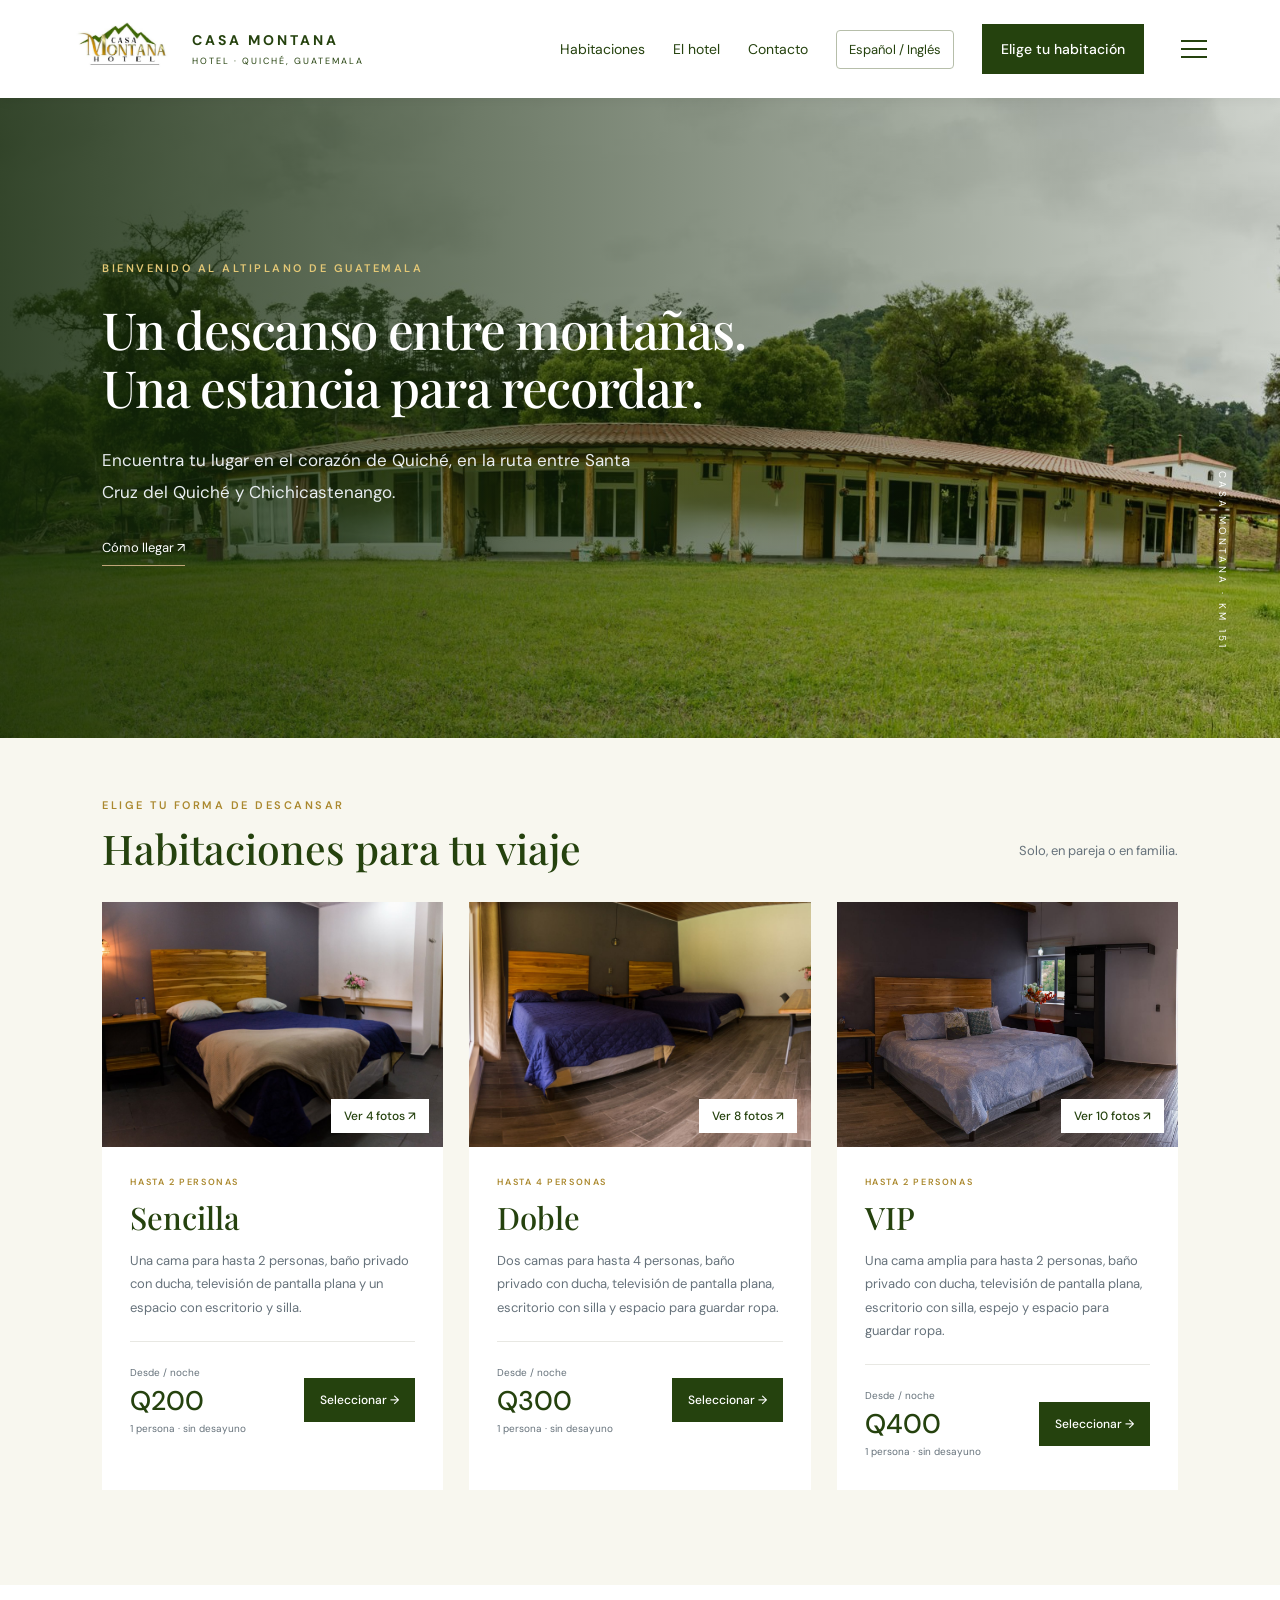
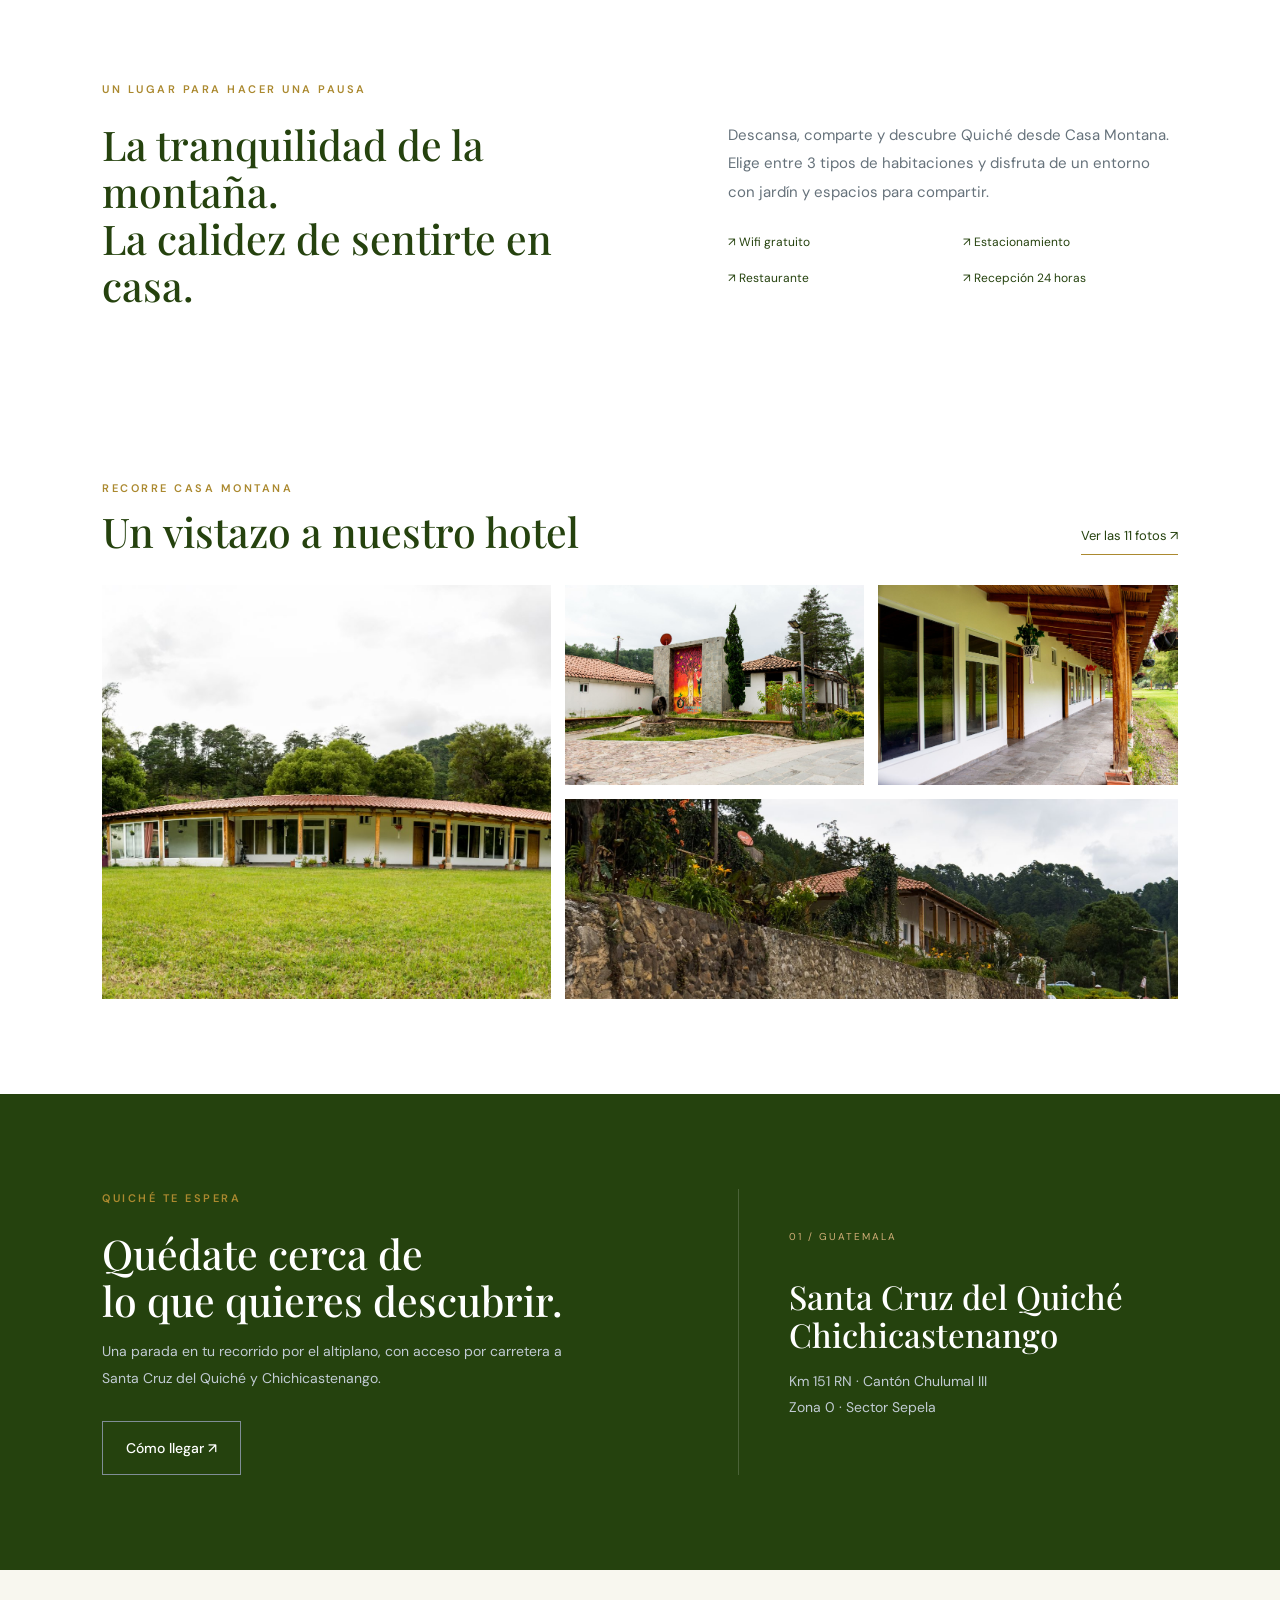
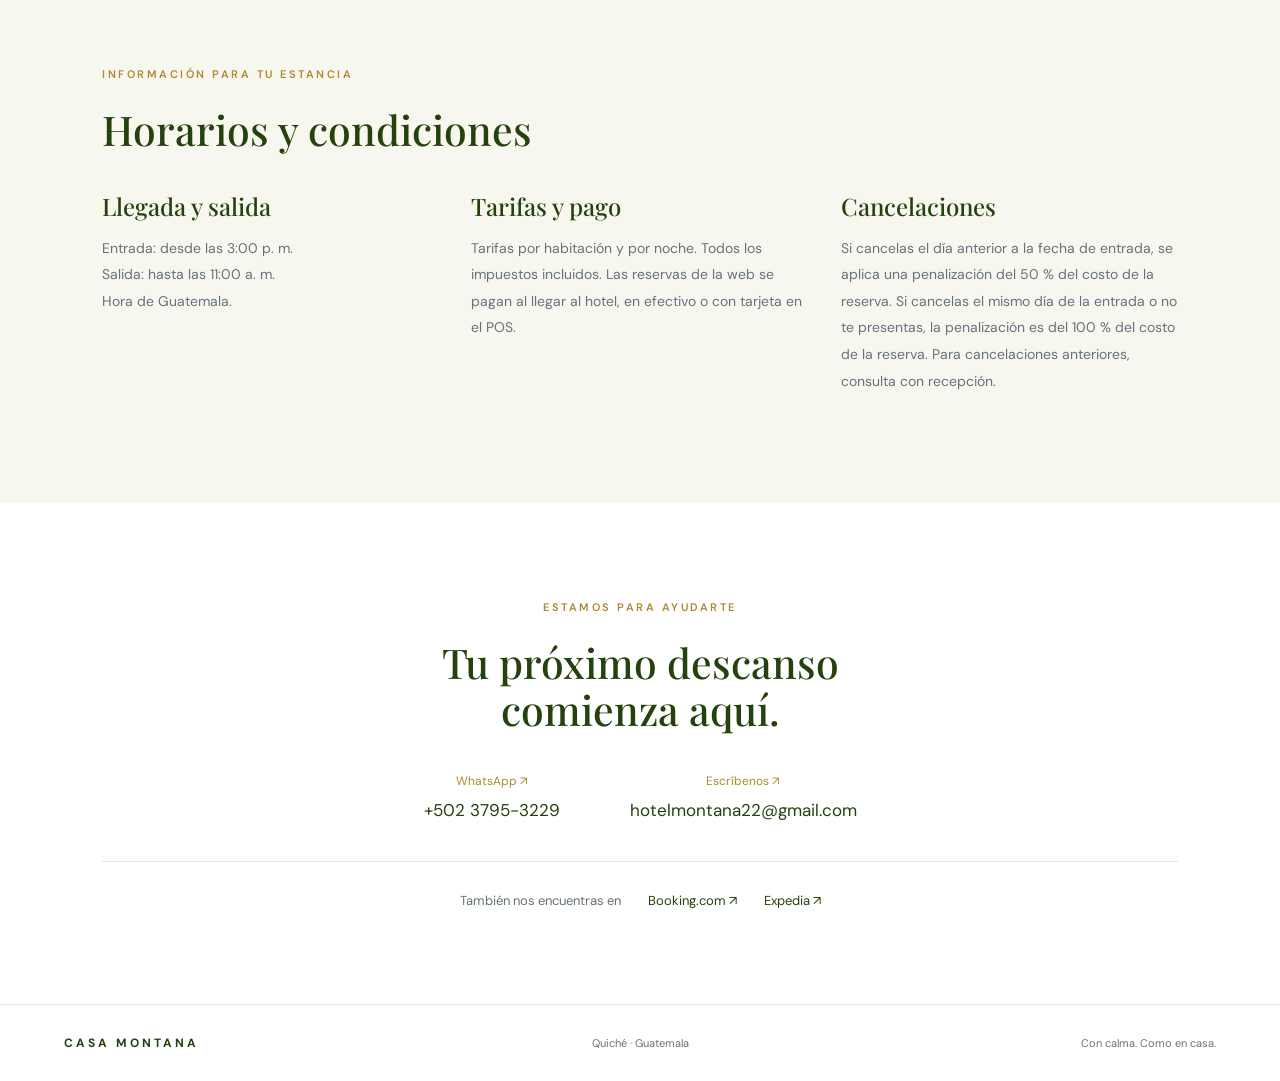
==== commit 436607ef: "Mostrar disponibilidad sin cantidades y describir tres tipos de habitación" ====
--- a/index.html
+++ b/index.html
@@ -4,10 +4,10 @@
 <main><section class="hero" id="inicio"><div class="hero-content"><p class="eyebrow" data-es="BIENVENIDO AL ALTIPLANO DE GUATEMALA" data-en="WELCOME TO THE GUATEMALAN HIGHLANDS"></p><h1 data-es="<span>Un descanso entre montañas.</span><span>Una estancia para recordar.</span>" data-en="A mountain escape.<br>A stay to remember."></h1><p data-es="Encuentra tu lugar en el corazón de Quiché, en la ruta entre Santa Cruz del Quiché y Chichicastenango." data-en="Find your place in the heart of Quiché, on the road between Santa Cruz del Quiché and Chichicastenango."></p><a class="text-link" href="https://www.google.com/maps/search/?api=1&amp;query=Casa+Montana+Hotel+Quiche+Guatemala" target="_blank" rel="noopener noreferrer" data-es="Cómo llegar ↗" data-en="Get directions ↗"></a></div><div class="hero-caption">CASA MONTANA · KM 151</div></section>
 
 <section class="rooms section" id="habitaciones"><div class="section-heading"><div><p class="eyebrow" data-es="ELIGE TU FORMA DE DESCANSAR" data-en="FIND YOUR KIND OF COMFORT"></p><h2 data-es="Habitaciones para tu viaje" data-en="Rooms for your journey"></h2></div><p data-es="Solo, en pareja o en familia." data-en="Solo, as a couple or with family."></p></div><div class="room-grid">
-<article class="room-card"><button class="photo-cover" type="button" data-gallery="single" aria-label="Habitación sencilla: ver fotos"><img src="single-1.jpeg" alt="Habitación sencilla de Casa Montana" loading="lazy"><span class="photo-count" data-es="Ver 4 fotos ↗" data-en="View 4 photos ↗"></span></button><div class="room-body"><p class="eyebrow" data-es="17 HABITACIONES · HASTA 2 PERSONAS" data-en="17 ROOMS · UP TO 2 GUESTS"></p><h3 data-es="Sencilla" data-en="Standard"></h3><p data-es="Una cama para hasta 2 personas, baño privado con ducha, televisión de pantalla plana y un espacio con escritorio y silla." data-en="One bed for up to 2 guests, a private bathroom with shower, a flat-screen TV, and a desk with a chair."></p><div class="room-bottom"><span><small data-es="Desde / noche" data-en="From / night"></small><strong>Q200</strong><small data-es="1 persona · sin desayuno" data-en="1 guest · room only"></small></span><a class="button select-room" data-room="single" href="reservar.html?room=single" data-es="Seleccionar →" data-en="Select room →"></a></div></div></article>
-<article class="room-card"><button class="photo-cover" type="button" data-gallery="double" aria-label="Habitación doble: ver fotos"><img src="double-7.jpeg" alt="Habitación doble de Casa Montana" loading="lazy"><span class="photo-count" data-es="Ver 8 fotos ↗" data-en="View 8 photos ↗"></span></button><div class="room-body"><p class="eyebrow" data-es="9 HABITACIONES · HASTA 4 PERSONAS" data-en="9 ROOMS · UP TO 4 GUESTS"></p><h3 data-es="Doble" data-en="Double"></h3><p data-es="Dos camas para hasta 4 personas, baño privado con ducha, televisión de pantalla plana, escritorio con silla y espacio para guardar ropa." data-en="Two beds for up to 4 guests, a private bathroom with shower, a flat-screen TV, a desk with a chair, and clothes storage."></p><div class="room-bottom"><span><small data-es="Desde / noche" data-en="From / night"></small><strong>Q300</strong><small data-es="1 persona · sin desayuno" data-en="1 guest · room only"></small></span><a class="button select-room" data-room="double" href="reservar.html?room=double" data-es="Seleccionar →" data-en="Select room →"></a></div></div></article>
-<article class="room-card"><button class="photo-cover" type="button" data-gallery="vip" aria-label="Habitación VIP: ver fotos"><img src="vip-1.jpeg" alt="Habitación VIP de Casa Montana" loading="lazy"><span class="photo-count" data-es="Ver 10 fotos ↗" data-en="View 10 photos ↗"></span></button><div class="room-body"><p class="eyebrow" data-es="4 HABITACIONES · HASTA 2 PERSONAS" data-en="4 ROOMS · UP TO 2 GUESTS"></p><h3>VIP</h3><p data-es="Una cama amplia para hasta 2 personas, baño privado con ducha, televisión de pantalla plana, escritorio con silla, espejo y espacio para guardar ropa." data-en="A spacious bed for up to 2 guests, a private bathroom with shower, a flat-screen TV, a desk with a chair, a mirror, and clothes storage."></p><div class="room-bottom"><span><small data-es="Desde / noche" data-en="From / night"></small><strong>Q400</strong><small data-es="1 persona · sin desayuno" data-en="1 guest · room only"></small></span><a class="button select-room" data-room="vip" href="reservar.html?room=vip" data-es="Seleccionar →" data-en="Select room →"></a></div></div></article></div></section>
-<section class="intro section" id="experiencia"><p class="eyebrow" data-es="UN LUGAR PARA HACER UNA PAUSA" data-en="A PLACE TO SLOW DOWN"></p><div class="intro-grid"><h2 data-es="La tranquilidad de la montaña.<br>La calidez de sentirte en casa." data-en="Mountain tranquillity.<br>The warmth of feeling at home."></h2><div><p data-es="Descansa, comparte y descubre Quiché desde Casa Montana. Elige entre 30 habitaciones y disfruta de un entorno con jardín y espacios para compartir." data-en="Rest, reconnect and discover Quiché from Casa Montana. Choose from 30 rooms and enjoy a garden setting with spaces to spend time together."></p><div class="amenities"><span data-es="↗ Wifi gratuito" data-en="↗ Free Wi-Fi"></span><span data-es="↗ Estacionamiento" data-en="↗ Parking"></span><span data-es="↗ Restaurante" data-en="↗ Restaurant"></span><span data-es="↗ Recepción 24 horas" data-en="↗ 24-hour reception"></span></div></div></div></section>
+<article class="room-card"><button class="photo-cover" type="button" data-gallery="single" aria-label="Habitación sencilla: ver fotos"><img src="single-1.jpeg" alt="Habitación sencilla de Casa Montana" loading="lazy"><span class="photo-count" data-es="Ver 4 fotos ↗" data-en="View 4 photos ↗"></span></button><div class="room-body"><p class="eyebrow" data-es="HASTA 2 PERSONAS" data-en="UP TO 2 GUESTS"></p><h3 data-es="Sencilla" data-en="Standard"></h3><p data-es="Una cama para hasta 2 personas, baño privado con ducha, televisión de pantalla plana y un espacio con escritorio y silla." data-en="One bed for up to 2 guests, a private bathroom with shower, a flat-screen TV, and a desk with a chair."></p><div class="room-bottom"><span><small data-es="Desde / noche" data-en="From / night"></small><strong>Q200</strong><small data-es="1 persona · sin desayuno" data-en="1 guest · room only"></small></span><a class="button select-room" data-room="single" href="reservar.html?room=single" data-es="Seleccionar →" data-en="Select room →"></a></div></div></article>
+<article class="room-card"><button class="photo-cover" type="button" data-gallery="double" aria-label="Habitación doble: ver fotos"><img src="double-7.jpeg" alt="Habitación doble de Casa Montana" loading="lazy"><span class="photo-count" data-es="Ver 8 fotos ↗" data-en="View 8 photos ↗"></span></button><div class="room-body"><p class="eyebrow" data-es="HASTA 4 PERSONAS" data-en="UP TO 4 GUESTS"></p><h3 data-es="Doble" data-en="Double"></h3><p data-es="Dos camas para hasta 4 personas, baño privado con ducha, televisión de pantalla plana, escritorio con silla y espacio para guardar ropa." data-en="Two beds for up to 4 guests, a private bathroom with shower, a flat-screen TV, a desk with a chair, and clothes storage."></p><div class="room-bottom"><span><small data-es="Desde / noche" data-en="From / night"></small><strong>Q300</strong><small data-es="1 persona · sin desayuno" data-en="1 guest · room only"></small></span><a class="button select-room" data-room="double" href="reservar.html?room=double" data-es="Seleccionar →" data-en="Select room →"></a></div></div></article>
+<article class="room-card"><button class="photo-cover" type="button" data-gallery="vip" aria-label="Habitación VIP: ver fotos"><img src="vip-1.jpeg" alt="Habitación VIP de Casa Montana" loading="lazy"><span class="photo-count" data-es="Ver 10 fotos ↗" data-en="View 10 photos ↗"></span></button><div class="room-body"><p class="eyebrow" data-es="HASTA 2 PERSONAS" data-en="UP TO 2 GUESTS"></p><h3>VIP</h3><p data-es="Una cama amplia para hasta 2 personas, baño privado con ducha, televisión de pantalla plana, escritorio con silla, espejo y espacio para guardar ropa." data-en="A spacious bed for up to 2 guests, a private bathroom with shower, a flat-screen TV, a desk with a chair, a mirror, and clothes storage."></p><div class="room-bottom"><span><small data-es="Desde / noche" data-en="From / night"></small><strong>Q400</strong><small data-es="1 persona · sin desayuno" data-en="1 guest · room only"></small></span><a class="button select-room" data-room="vip" href="reservar.html?room=vip" data-es="Seleccionar →" data-en="Select room →"></a></div></div></article></div></section>
+<section class="intro section" id="experiencia"><p class="eyebrow" data-es="UN LUGAR PARA HACER UNA PAUSA" data-en="A PLACE TO SLOW DOWN"></p><div class="intro-grid"><h2 data-es="La tranquilidad de la montaña.<br>La calidez de sentirte en casa." data-en="Mountain tranquillity.<br>The warmth of feeling at home."></h2><div><p data-es="Descansa, comparte y descubre Quiché desde Casa Montana. Elige entre 3 tipos de habitaciones y disfruta de un entorno con jardín y espacios para compartir." data-en="Rest, reconnect and discover Quiché from Casa Montana. Choose from 3 room types and enjoy a garden setting with spaces to spend time together."></p><div class="amenities"><span data-es="↗ Wifi gratuito" data-en="↗ Free Wi-Fi"></span><span data-es="↗ Estacionamiento" data-en="↗ Parking"></span><span data-es="↗ Restaurante" data-en="↗ Restaurant"></span><span data-es="↗ Recepción 24 horas" data-en="↗ 24-hour reception"></span></div></div></div></section>
 <section class="section hotel-gallery" id="galeria"><div class="section-heading"><div><p class="eyebrow" data-es="RECORRE CASA MONTANA" data-en="EXPLORE CASA MONTANA"></p><h2 data-es="Un vistazo a nuestro hotel" data-en="A closer look at our hotel"></h2></div><button type="button" class="gallery-all" data-gallery="hotel" data-es="Ver las 11 fotos ↗" data-en="View all 11 photos ↗"></button></div><div class="hotel-mosaic"><button type="button" data-gallery="hotel" data-start="0" aria-label="Ver foto de instalaciones 1"><img src="hotel-1.jpeg" alt="Vista exterior de las habitaciones y jardines" loading="lazy"></button><button type="button" data-gallery="hotel" data-start="7" aria-label="Ver foto de instalaciones 8"><img src="hotel-8.jpeg" alt="Entrada del hotel Casa Montana" loading="lazy"></button><button type="button" data-gallery="hotel" data-start="4" aria-label="Ver foto de instalaciones 5"><img src="hotel-5.jpeg" alt="Pasillo exterior de las habitaciones" loading="lazy"></button><button type="button" data-gallery="hotel" data-start="9" aria-label="Ver foto de instalaciones 10"><img src="hotel-10.jpeg" alt="Jardines y entorno del hotel" loading="lazy"></button></div></section><section class="destination section"><div><p class="eyebrow" data-es="QUICHÉ TE ESPERA" data-en="QUICHÉ AWAITS"></p><h2 data-es="Quédate cerca de<br>lo que quieres descubrir." data-en="Stay close to<br>what you want to discover."></h2><p data-es="Una parada en tu recorrido por el altiplano, con acceso por carretera a Santa Cruz del Quiché y Chichicastenango." data-en="A stop on your highland journey, with road access to Santa Cruz del Quiché and Chichicastenango."></p><a class="button light" href="https://www.google.com/maps/search/?api=1&query=Casa+Montana+Hotel+Quiche+Guatemala" target="_blank" rel="noopener" data-es="Cómo llegar ↗" data-en="Get directions ↗"></a></div><div class="location"><span>01 / GUATEMALA</span><h3>Santa Cruz del Quiché<br>Chichicastenango</h3><p>Km 151 RN · Cantón Chulumal III<br>Zona 0 · Sector Sepela</p></div></section>
 <section class="section policies" id="condiciones"><p class="eyebrow" data-es="INFORMACIÓN PARA TU ESTANCIA" data-en="INFORMATION FOR YOUR STAY"></p><h2 data-es="Horarios y condiciones" data-en="Check-in and booking terms"></h2><div class="policy-grid"><article><h3 data-es="Llegada y salida" data-en="Arrival and departure"></h3><p data-es="Entrada: desde las 3:00 p. m.<br>Salida: hasta las 11:00 a. m.<br>Hora de Guatemala." data-en="Check-in: from 3:00 p.m.<br>Check-out: by 11:00 a.m.<br>Guatemala local time."></p></article><article><h3 data-es="Tarifas y pago" data-en="Rates and payment"></h3><p data-es="Tarifas por habitación y por noche. Todos los impuestos incluidos. Las reservas de la web se pagan al llegar al hotel, en efectivo o con tarjeta en el POS." data-en="Rates are per room, per night. All taxes included. Website bookings are paid on arrival, in cash or by card at the hotel POS."></p></article><article><h3 data-es="Cancelaciones" data-en="Cancellations"></h3><p data-es="Si cancelas el día anterior a la fecha de entrada, se aplica una penalización del 50 % del costo de la reserva. Si cancelas el mismo día de la entrada o no te presentas, la penalización es del 100 % del costo de la reserva. Para cancelaciones anteriores, consulta con recepción." data-en="Cancellations on the day before check-in incur a fee of 50% of the booking cost. Cancellations on the check-in date and no-shows incur a fee of 100% of the booking cost. For earlier cancellations, contact reception."></p></article></div></section><section class="section contact" id="contacto"><p class="eyebrow" data-es="ESTAMOS PARA AYUDARTE" data-en="WE ARE HERE TO HELP"></p><h2 data-es="Tu próximo descanso<br>comienza aquí." data-en="Your next escape<br>starts here."></h2><div class="contact-links"><a href="https://wa.me/50237953229" target="_blank" rel="noopener">WhatsApp ↗<strong>+502 3795-3229</strong></a><a href="mailto:hotelmontana22@gmail.com"><span data-es="Escríbenos ↗" data-en="Email us ↗"></span><strong>hotelmontana22@gmail.com</strong></a></div><div class="channels"><span data-es="También nos encuentras en" data-en="You can also find us on"></span><a href="https://www.booking.com/hotel/gt/casa-montana.es.html" target="_blank" rel="noopener">Booking.com ↗</a><a href="https://www.expedia.com/es/Santa-Cruz-Del-Quiche-Hoteles-Casa-Montana-Hotel.h102547844.Informacion-Hotel" target="_blank" rel="noopener">Expedia ↗</a></div></section></main>
 <footer><a class="brand" href="#inicio">CASA MONTANA</a><span>Quiché · Guatemala</span><span data-es="Con calma. Como en casa." data-en="Slow down. Feel at home."></span></footer><dialog id="photo-viewer" aria-label="Galería de fotos"><div class="viewer-bar"><span id="photo-title"></span><button id="photo-close" type="button" aria-label="Cerrar galería / Close gallery">×</button></div><div class="viewer-stage"><button id="photo-prev" type="button" aria-label="Foto anterior / Previous photo">‹</button><img id="photo-large" alt=""><button id="photo-next" type="button" aria-label="Foto siguiente / Next photo">›</button></div><div id="photo-thumbs" class="photo-thumbs"></div></dialog><script src="home.js?v=idioma"></script><script src="gallery.js"></script><script src="hero.js"></script><script src="menu.js"></script></body></html>
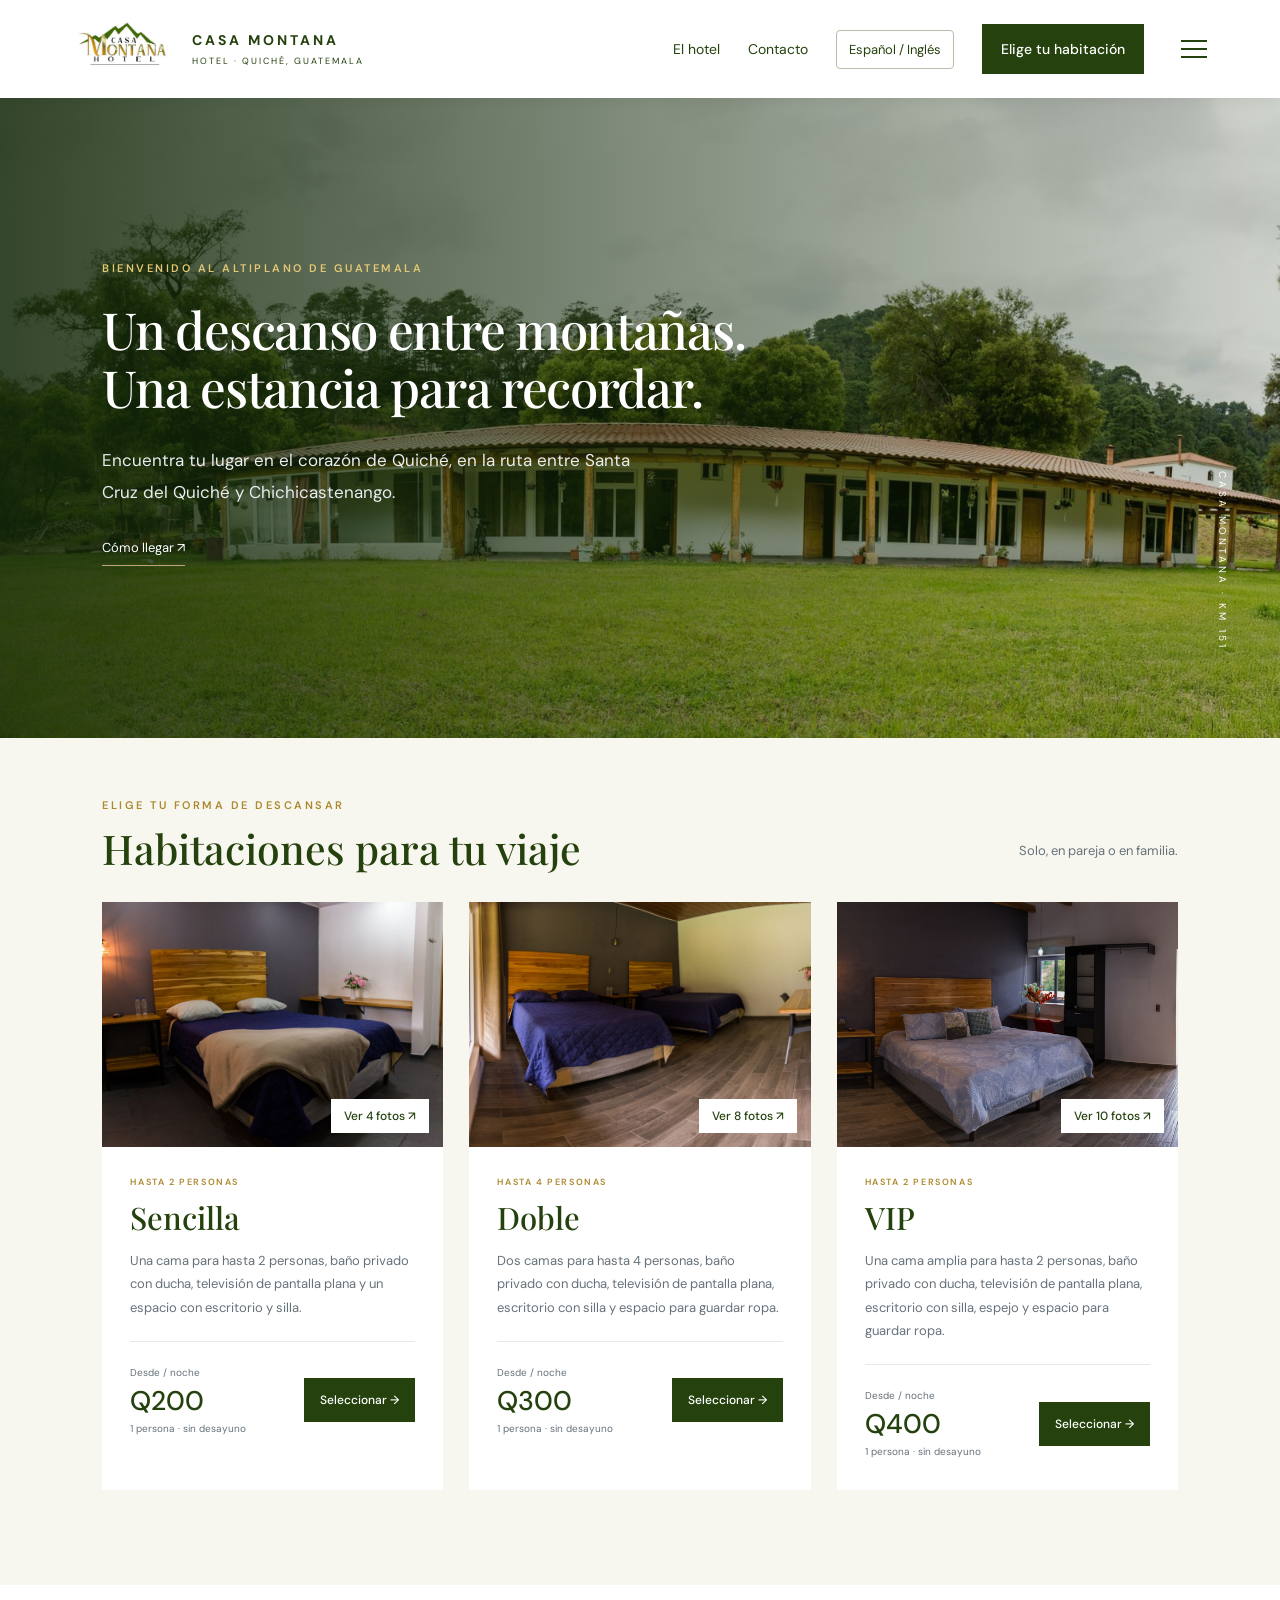
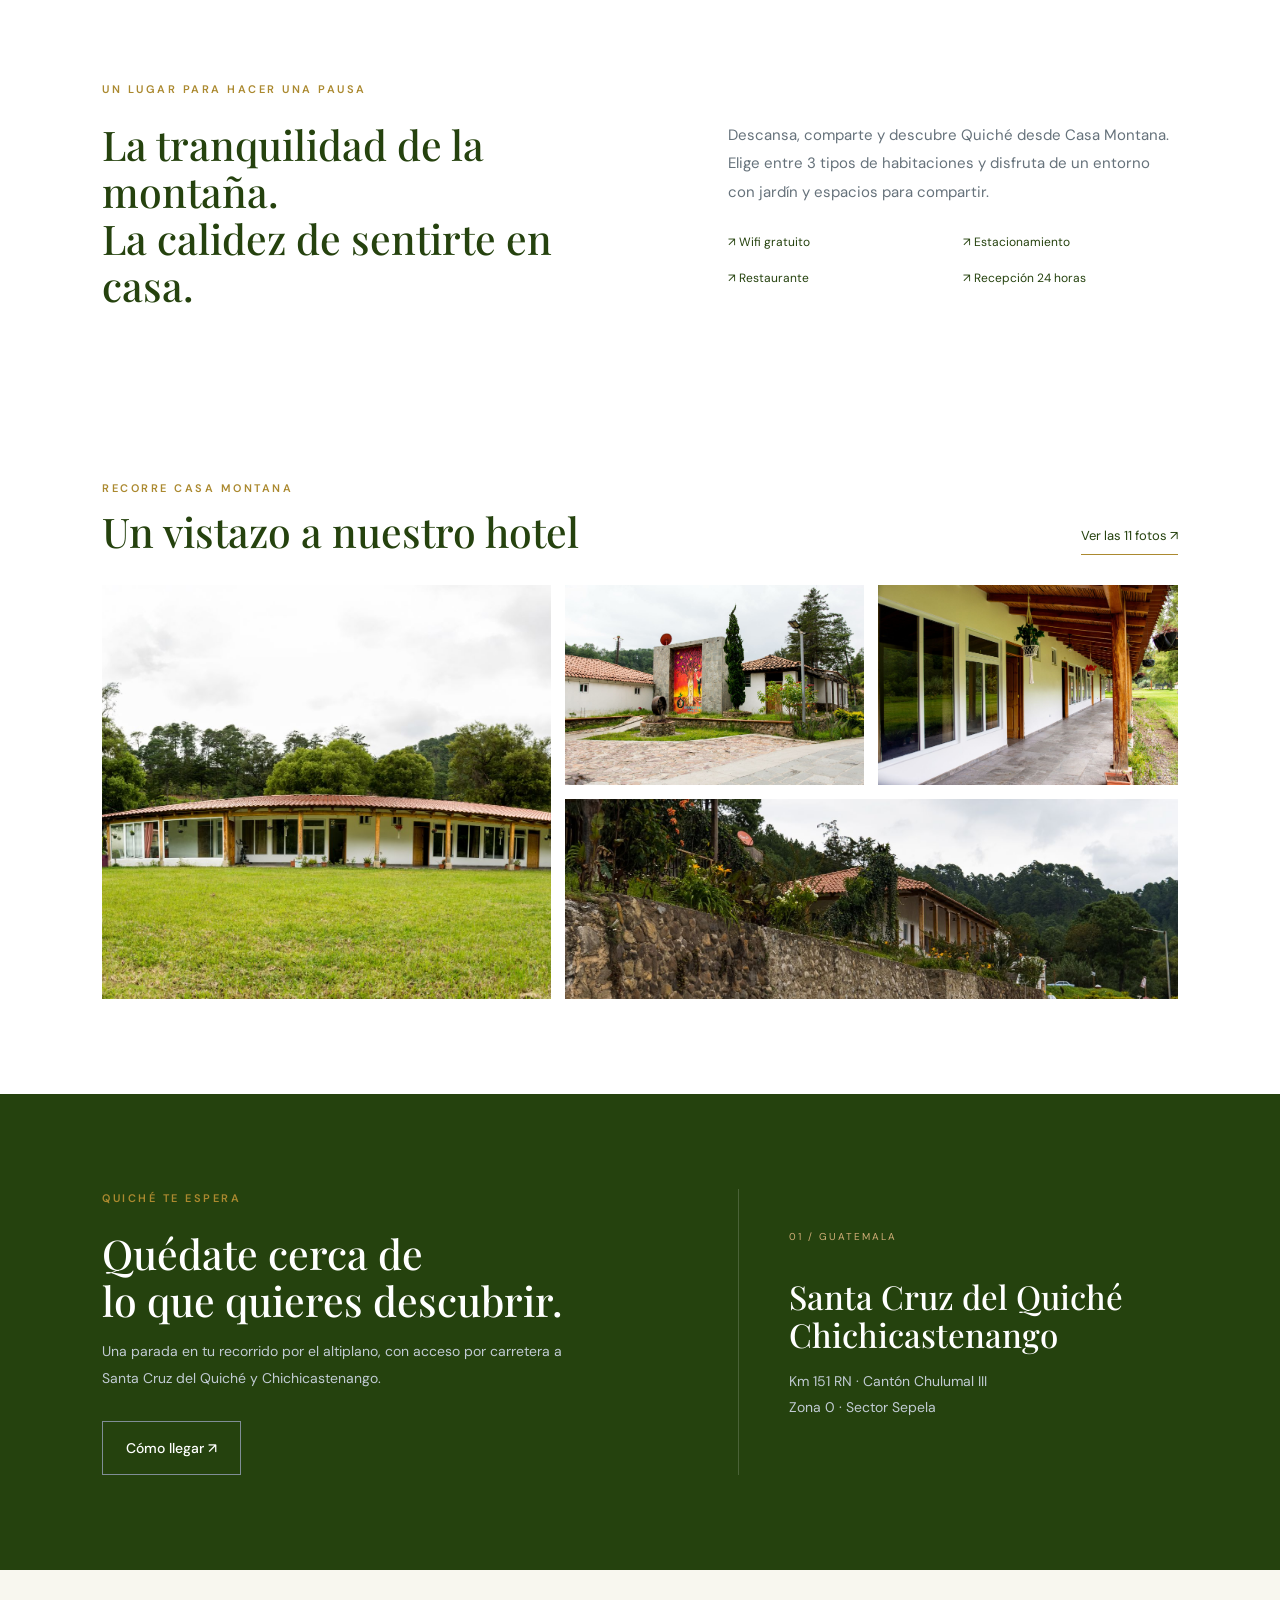
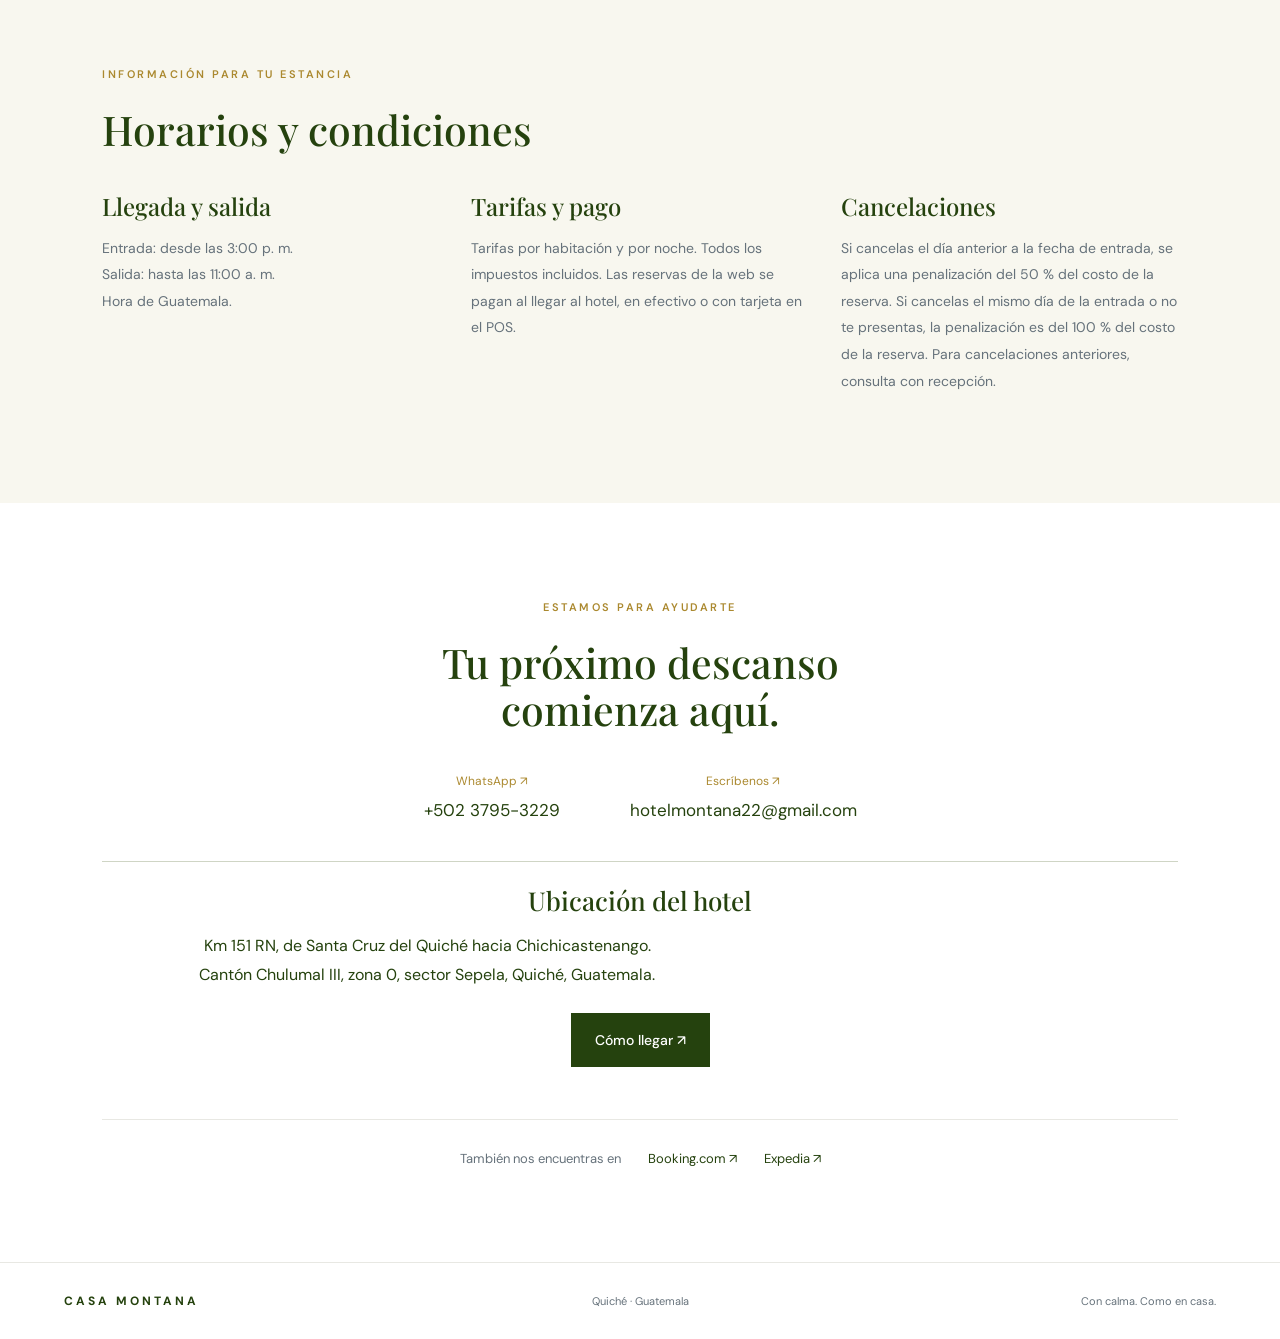
==== commit f58f4c4e: "Simplificar navegación y mostrar ubicación junto al contacto" ====
--- a/index.html
+++ b/index.html
@@ -1,6 +1,6 @@
 <!doctype html>
-<html lang="es"><head><meta charset="UTF-8"><meta name="viewport" content="width=device-width,initial-scale=1"><meta name="description" content="Hotel Casa Montana en Quiché, Guatemala. Habitaciones sencillas, dobles y VIP. Consulta tarifas y planea tu estancia."><title>Hotel Casa Montana | Quiché, Guatemala</title><link rel="stylesheet" href="style.css"><style>#language{border:1px solid #b6beaa;border-radius:4px;padding:10px 12px;white-space:nowrap;color:var(--navy);background:white}#language:hover{background:#eef1e7}</style><style>html[lang="es"] .hero-content{max-width:1000px}html[lang="es"] .hero h1{font-size:clamp(20px,4vw,62px)}html[lang="es"] .hero h1 span{display:block;white-space:nowrap}@media(max-width:700px){html[lang="es"] .hero h1{font-size:clamp(18px,4.8vw,33px)}}</style></head>
-<body><header><a class="brand" href="#inicio"><img class="logo" src="logo.png" alt="Casa Montana Hotel"><span class="brand-name">CASA MONTANA<small>HOTEL · QUICHÉ, GUATEMALA</small></span></a><nav><a href="#habitaciones" data-es="Habitaciones" data-en="Rooms"></a><a href="#experiencia" data-es="El hotel" data-en="The hotel"></a><a href="#contacto" data-es="Contacto" data-en="Contact"></a></nav><button id="language" type="button" aria-label="Cambiar idioma: Español / Inglés">Español / Inglés</button><a class="button small" href="#habitaciones" data-es="Elige tu habitación" data-en="Choose your room"></a></header>
+<html lang="es"><head><meta charset="UTF-8"><meta name="viewport" content="width=device-width,initial-scale=1"><meta name="description" content="Hotel Casa Montana en Quiché, Guatemala. Habitaciones sencillas, dobles y VIP. Consulta tarifas y planea tu estancia."><title>Hotel Casa Montana | Quiché, Guatemala</title><link rel="stylesheet" href="style.css"><style>#language{border:1px solid #b6beaa;border-radius:4px;padding:10px 12px;white-space:nowrap;color:var(--navy);background:white}#language:hover{background:#eef1e7}</style><style>html[lang="es"] .hero-content{max-width:1000px}html[lang="es"] .hero h1{font-size:clamp(20px,4vw,62px)}html[lang="es"] .hero h1 span{display:block;white-space:nowrap}@media(max-width:700px){html[lang="es"] .hero h1{font-size:clamp(18px,4.8vw,33px)}}</style><style>.contact-location{margin:28px 0;padding:24px 0;border-top:1px solid #cfd5c5}.contact-location h3{font-size:26px}.contact-location p{line-height:1.8;max-width:650px}.contact-location .button{margin-top:8px}</style></head>
+<body><header><a class="brand" href="#inicio"><img class="logo" src="logo.png" alt="Casa Montana Hotel"><span class="brand-name">CASA MONTANA<small>HOTEL · QUICHÉ, GUATEMALA</small></span></a><nav><a href="#experiencia" data-es="El hotel" data-en="The hotel"></a><a href="#contacto" data-es="Contacto" data-en="Contact"></a></nav><button id="language" type="button" aria-label="Cambiar idioma: Español / Inglés">Español / Inglés</button><a class="button small" href="#habitaciones" data-es="Elige tu habitación" data-en="Choose your room"></a></header>
 <main><section class="hero" id="inicio"><div class="hero-content"><p class="eyebrow" data-es="BIENVENIDO AL ALTIPLANO DE GUATEMALA" data-en="WELCOME TO THE GUATEMALAN HIGHLANDS"></p><h1 data-es="<span>Un descanso entre montañas.</span><span>Una estancia para recordar.</span>" data-en="A mountain escape.<br>A stay to remember."></h1><p data-es="Encuentra tu lugar en el corazón de Quiché, en la ruta entre Santa Cruz del Quiché y Chichicastenango." data-en="Find your place in the heart of Quiché, on the road between Santa Cruz del Quiché and Chichicastenango."></p><a class="text-link" href="https://www.google.com/maps/search/?api=1&amp;query=Casa+Montana+Hotel+Quiche+Guatemala" target="_blank" rel="noopener noreferrer" data-es="Cómo llegar ↗" data-en="Get directions ↗"></a></div><div class="hero-caption">CASA MONTANA · KM 151</div></section>
 
 <section class="rooms section" id="habitaciones"><div class="section-heading"><div><p class="eyebrow" data-es="ELIGE TU FORMA DE DESCANSAR" data-en="FIND YOUR KIND OF COMFORT"></p><h2 data-es="Habitaciones para tu viaje" data-en="Rooms for your journey"></h2></div><p data-es="Solo, en pareja o en familia." data-en="Solo, as a couple or with family."></p></div><div class="room-grid">
@@ -9,5 +9,5 @@
 <article class="room-card"><button class="photo-cover" type="button" data-gallery="vip" aria-label="Habitación VIP: ver fotos"><img src="vip-1.jpeg" alt="Habitación VIP de Casa Montana" loading="lazy"><span class="photo-count" data-es="Ver 10 fotos ↗" data-en="View 10 photos ↗"></span></button><div class="room-body"><p class="eyebrow" data-es="HASTA 2 PERSONAS" data-en="UP TO 2 GUESTS"></p><h3>VIP</h3><p data-es="Una cama amplia para hasta 2 personas, baño privado con ducha, televisión de pantalla plana, escritorio con silla, espejo y espacio para guardar ropa." data-en="A spacious bed for up to 2 guests, a private bathroom with shower, a flat-screen TV, a desk with a chair, a mirror, and clothes storage."></p><div class="room-bottom"><span><small data-es="Desde / noche" data-en="From / night"></small><strong>Q400</strong><small data-es="1 persona · sin desayuno" data-en="1 guest · room only"></small></span><a class="button select-room" data-room="vip" href="reservar.html?room=vip" data-es="Seleccionar →" data-en="Select room →"></a></div></div></article></div></section>
 <section class="intro section" id="experiencia"><p class="eyebrow" data-es="UN LUGAR PARA HACER UNA PAUSA" data-en="A PLACE TO SLOW DOWN"></p><div class="intro-grid"><h2 data-es="La tranquilidad de la montaña.<br>La calidez de sentirte en casa." data-en="Mountain tranquillity.<br>The warmth of feeling at home."></h2><div><p data-es="Descansa, comparte y descubre Quiché desde Casa Montana. Elige entre 3 tipos de habitaciones y disfruta de un entorno con jardín y espacios para compartir." data-en="Rest, reconnect and discover Quiché from Casa Montana. Choose from 3 room types and enjoy a garden setting with spaces to spend time together."></p><div class="amenities"><span data-es="↗ Wifi gratuito" data-en="↗ Free Wi-Fi"></span><span data-es="↗ Estacionamiento" data-en="↗ Parking"></span><span data-es="↗ Restaurante" data-en="↗ Restaurant"></span><span data-es="↗ Recepción 24 horas" data-en="↗ 24-hour reception"></span></div></div></div></section>
 <section class="section hotel-gallery" id="galeria"><div class="section-heading"><div><p class="eyebrow" data-es="RECORRE CASA MONTANA" data-en="EXPLORE CASA MONTANA"></p><h2 data-es="Un vistazo a nuestro hotel" data-en="A closer look at our hotel"></h2></div><button type="button" class="gallery-all" data-gallery="hotel" data-es="Ver las 11 fotos ↗" data-en="View all 11 photos ↗"></button></div><div class="hotel-mosaic"><button type="button" data-gallery="hotel" data-start="0" aria-label="Ver foto de instalaciones 1"><img src="hotel-1.jpeg" alt="Vista exterior de las habitaciones y jardines" loading="lazy"></button><button type="button" data-gallery="hotel" data-start="7" aria-label="Ver foto de instalaciones 8"><img src="hotel-8.jpeg" alt="Entrada del hotel Casa Montana" loading="lazy"></button><button type="button" data-gallery="hotel" data-start="4" aria-label="Ver foto de instalaciones 5"><img src="hotel-5.jpeg" alt="Pasillo exterior de las habitaciones" loading="lazy"></button><button type="button" data-gallery="hotel" data-start="9" aria-label="Ver foto de instalaciones 10"><img src="hotel-10.jpeg" alt="Jardines y entorno del hotel" loading="lazy"></button></div></section><section class="destination section"><div><p class="eyebrow" data-es="QUICHÉ TE ESPERA" data-en="QUICHÉ AWAITS"></p><h2 data-es="Quédate cerca de<br>lo que quieres descubrir." data-en="Stay close to<br>what you want to discover."></h2><p data-es="Una parada en tu recorrido por el altiplano, con acceso por carretera a Santa Cruz del Quiché y Chichicastenango." data-en="A stop on your highland journey, with road access to Santa Cruz del Quiché and Chichicastenango."></p><a class="button light" href="https://www.google.com/maps/search/?api=1&query=Casa+Montana+Hotel+Quiche+Guatemala" target="_blank" rel="noopener" data-es="Cómo llegar ↗" data-en="Get directions ↗"></a></div><div class="location"><span>01 / GUATEMALA</span><h3>Santa Cruz del Quiché<br>Chichicastenango</h3><p>Km 151 RN · Cantón Chulumal III<br>Zona 0 · Sector Sepela</p></div></section>
-<section class="section policies" id="condiciones"><p class="eyebrow" data-es="INFORMACIÓN PARA TU ESTANCIA" data-en="INFORMATION FOR YOUR STAY"></p><h2 data-es="Horarios y condiciones" data-en="Check-in and booking terms"></h2><div class="policy-grid"><article><h3 data-es="Llegada y salida" data-en="Arrival and departure"></h3><p data-es="Entrada: desde las 3:00 p. m.<br>Salida: hasta las 11:00 a. m.<br>Hora de Guatemala." data-en="Check-in: from 3:00 p.m.<br>Check-out: by 11:00 a.m.<br>Guatemala local time."></p></article><article><h3 data-es="Tarifas y pago" data-en="Rates and payment"></h3><p data-es="Tarifas por habitación y por noche. Todos los impuestos incluidos. Las reservas de la web se pagan al llegar al hotel, en efectivo o con tarjeta en el POS." data-en="Rates are per room, per night. All taxes included. Website bookings are paid on arrival, in cash or by card at the hotel POS."></p></article><article><h3 data-es="Cancelaciones" data-en="Cancellations"></h3><p data-es="Si cancelas el día anterior a la fecha de entrada, se aplica una penalización del 50 % del costo de la reserva. Si cancelas el mismo día de la entrada o no te presentas, la penalización es del 100 % del costo de la reserva. Para cancelaciones anteriores, consulta con recepción." data-en="Cancellations on the day before check-in incur a fee of 50% of the booking cost. Cancellations on the check-in date and no-shows incur a fee of 100% of the booking cost. For earlier cancellations, contact reception."></p></article></div></section><section class="section contact" id="contacto"><p class="eyebrow" data-es="ESTAMOS PARA AYUDARTE" data-en="WE ARE HERE TO HELP"></p><h2 data-es="Tu próximo descanso<br>comienza aquí." data-en="Your next escape<br>starts here."></h2><div class="contact-links"><a href="https://wa.me/50237953229" target="_blank" rel="noopener">WhatsApp ↗<strong>+502 3795-3229</strong></a><a href="mailto:hotelmontana22@gmail.com"><span data-es="Escríbenos ↗" data-en="Email us ↗"></span><strong>hotelmontana22@gmail.com</strong></a></div><div class="channels"><span data-es="También nos encuentras en" data-en="You can also find us on"></span><a href="https://www.booking.com/hotel/gt/casa-montana.es.html" target="_blank" rel="noopener">Booking.com ↗</a><a href="https://www.expedia.com/es/Santa-Cruz-Del-Quiche-Hoteles-Casa-Montana-Hotel.h102547844.Informacion-Hotel" target="_blank" rel="noopener">Expedia ↗</a></div></section></main>
-<footer><a class="brand" href="#inicio">CASA MONTANA</a><span>Quiché · Guatemala</span><span data-es="Con calma. Como en casa." data-en="Slow down. Feel at home."></span></footer><dialog id="photo-viewer" aria-label="Galería de fotos"><div class="viewer-bar"><span id="photo-title"></span><button id="photo-close" type="button" aria-label="Cerrar galería / Close gallery">×</button></div><div class="viewer-stage"><button id="photo-prev" type="button" aria-label="Foto anterior / Previous photo">‹</button><img id="photo-large" alt=""><button id="photo-next" type="button" aria-label="Foto siguiente / Next photo">›</button></div><div id="photo-thumbs" class="photo-thumbs"></div></dialog><script src="home.js?v=idioma"></script><script src="gallery.js"></script><script src="hero.js"></script><script src="menu.js"></script></body></html>
+<section class="section policies" id="condiciones"><p class="eyebrow" data-es="INFORMACIÓN PARA TU ESTANCIA" data-en="INFORMATION FOR YOUR STAY"></p><h2 data-es="Horarios y condiciones" data-en="Check-in and booking terms"></h2><div class="policy-grid"><article><h3 data-es="Llegada y salida" data-en="Arrival and departure"></h3><p data-es="Entrada: desde las 3:00 p. m.<br>Salida: hasta las 11:00 a. m.<br>Hora de Guatemala." data-en="Check-in: from 3:00 p.m.<br>Check-out: by 11:00 a.m.<br>Guatemala local time."></p></article><article><h3 data-es="Tarifas y pago" data-en="Rates and payment"></h3><p data-es="Tarifas por habitación y por noche. Todos los impuestos incluidos. Las reservas de la web se pagan al llegar al hotel, en efectivo o con tarjeta en el POS." data-en="Rates are per room, per night. All taxes included. Website bookings are paid on arrival, in cash or by card at the hotel POS."></p></article><article><h3 data-es="Cancelaciones" data-en="Cancellations"></h3><p data-es="Si cancelas el día anterior a la fecha de entrada, se aplica una penalización del 50 % del costo de la reserva. Si cancelas el mismo día de la entrada o no te presentas, la penalización es del 100 % del costo de la reserva. Para cancelaciones anteriores, consulta con recepción." data-en="Cancellations on the day before check-in incur a fee of 50% of the booking cost. Cancellations on the check-in date and no-shows incur a fee of 100% of the booking cost. For earlier cancellations, contact reception."></p></article></div></section><section class="section contact" id="contacto"><p class="eyebrow" data-es="ESTAMOS PARA AYUDARTE" data-en="WE ARE HERE TO HELP"></p><h2 data-es="Tu próximo descanso<br>comienza aquí." data-en="Your next escape<br>starts here."></h2><div class="contact-links"><a href="https://wa.me/50237953229" target="_blank" rel="noopener">WhatsApp ↗<strong>+502 3795-3229</strong></a><a href="mailto:hotelmontana22@gmail.com"><span data-es="Escríbenos ↗" data-en="Email us ↗"></span><strong>hotelmontana22@gmail.com</strong></a></div><div class="contact-location"><h3 data-es="Ubicación del hotel" data-en="Hotel location"></h3><p>Km 151 RN, de Santa Cruz del Quiché hacia Chichicastenango.<br>Cantón Chulumal III, zona 0, sector Sepela, Quiché, Guatemala.</p><a class="button" href="https://www.google.com/maps/search/?api=1&amp;query=Casa+Montana+Hotel+Quiche+Guatemala" target="_blank" rel="noopener noreferrer" data-es="Cómo llegar ↗" data-en="Get directions ↗"></a></div><div class="channels"><span data-es="También nos encuentras en" data-en="You can also find us on"></span><a href="https://www.booking.com/hotel/gt/casa-montana.es.html" target="_blank" rel="noopener">Booking.com ↗</a><a href="https://www.expedia.com/es/Santa-Cruz-Del-Quiche-Hoteles-Casa-Montana-Hotel.h102547844.Informacion-Hotel" target="_blank" rel="noopener">Expedia ↗</a></div></section></main>
+<footer><a class="brand" href="#inicio">CASA MONTANA</a><span>Quiché · Guatemala</span><span data-es="Con calma. Como en casa." data-en="Slow down. Feel at home."></span></footer><dialog id="photo-viewer" aria-label="Galería de fotos"><div class="viewer-bar"><span id="photo-title"></span><button id="photo-close" type="button" aria-label="Cerrar galería / Close gallery">×</button></div><div class="viewer-stage"><button id="photo-prev" type="button" aria-label="Foto anterior / Previous photo">‹</button><img id="photo-large" alt=""><button id="photo-next" type="button" aria-label="Foto siguiente / Next photo">›</button></div><div id="photo-thumbs" class="photo-thumbs"></div></dialog><script src="home.js?v=tarifas"></script><script src="gallery.js"></script><script src="hero.js"></script><script src="menu.js"></script></body></html>
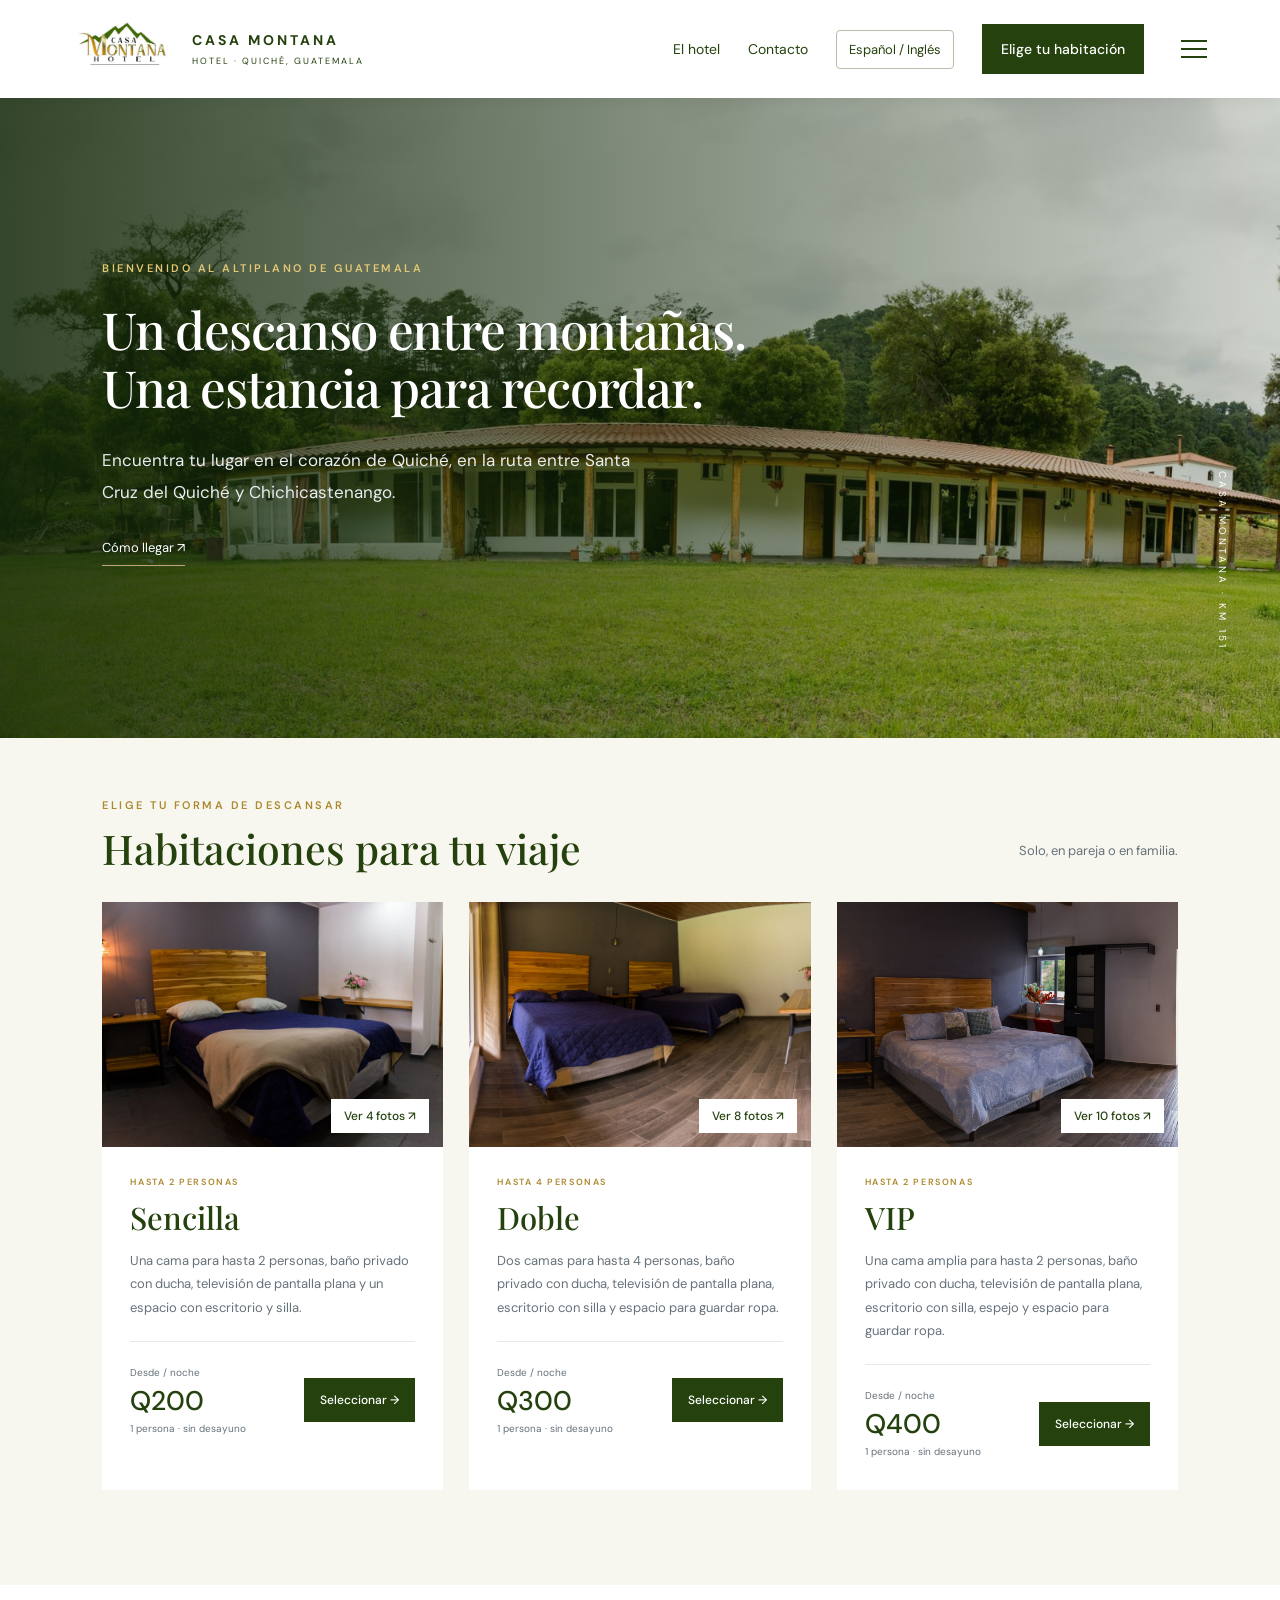
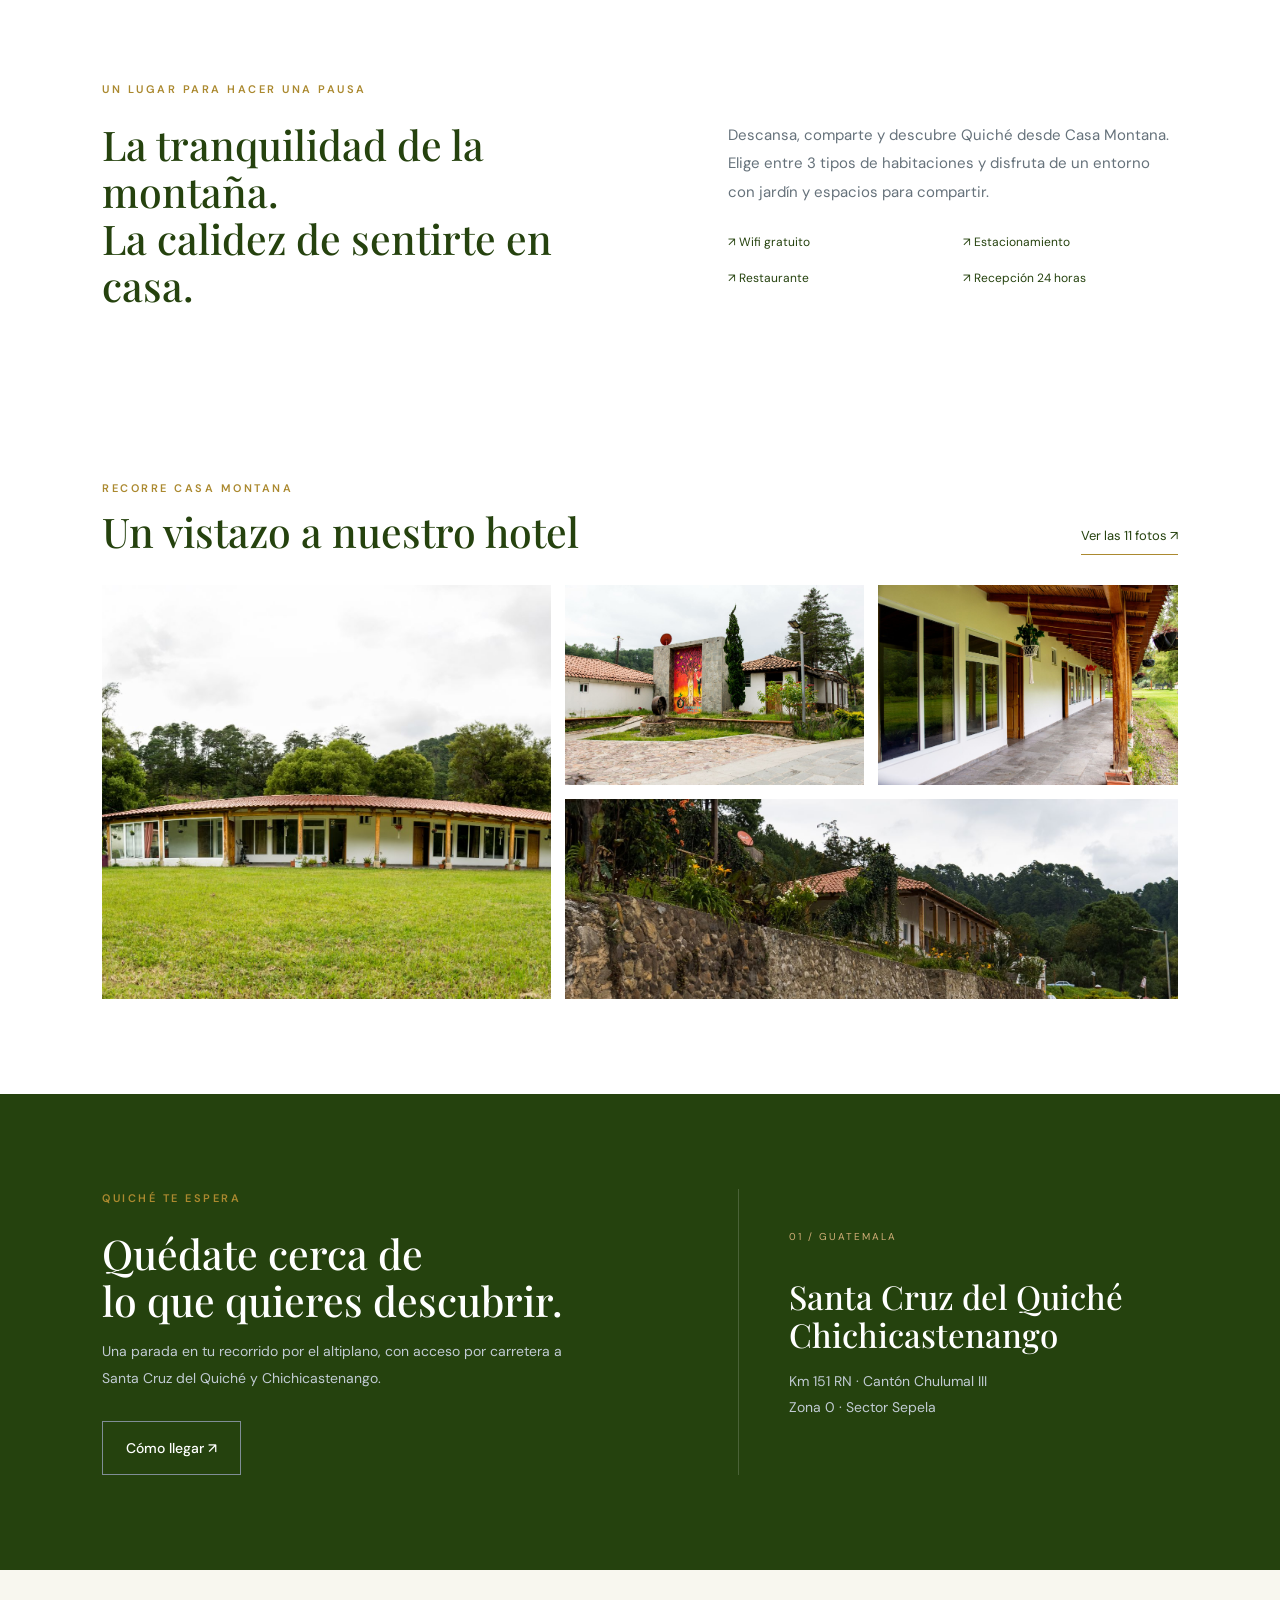
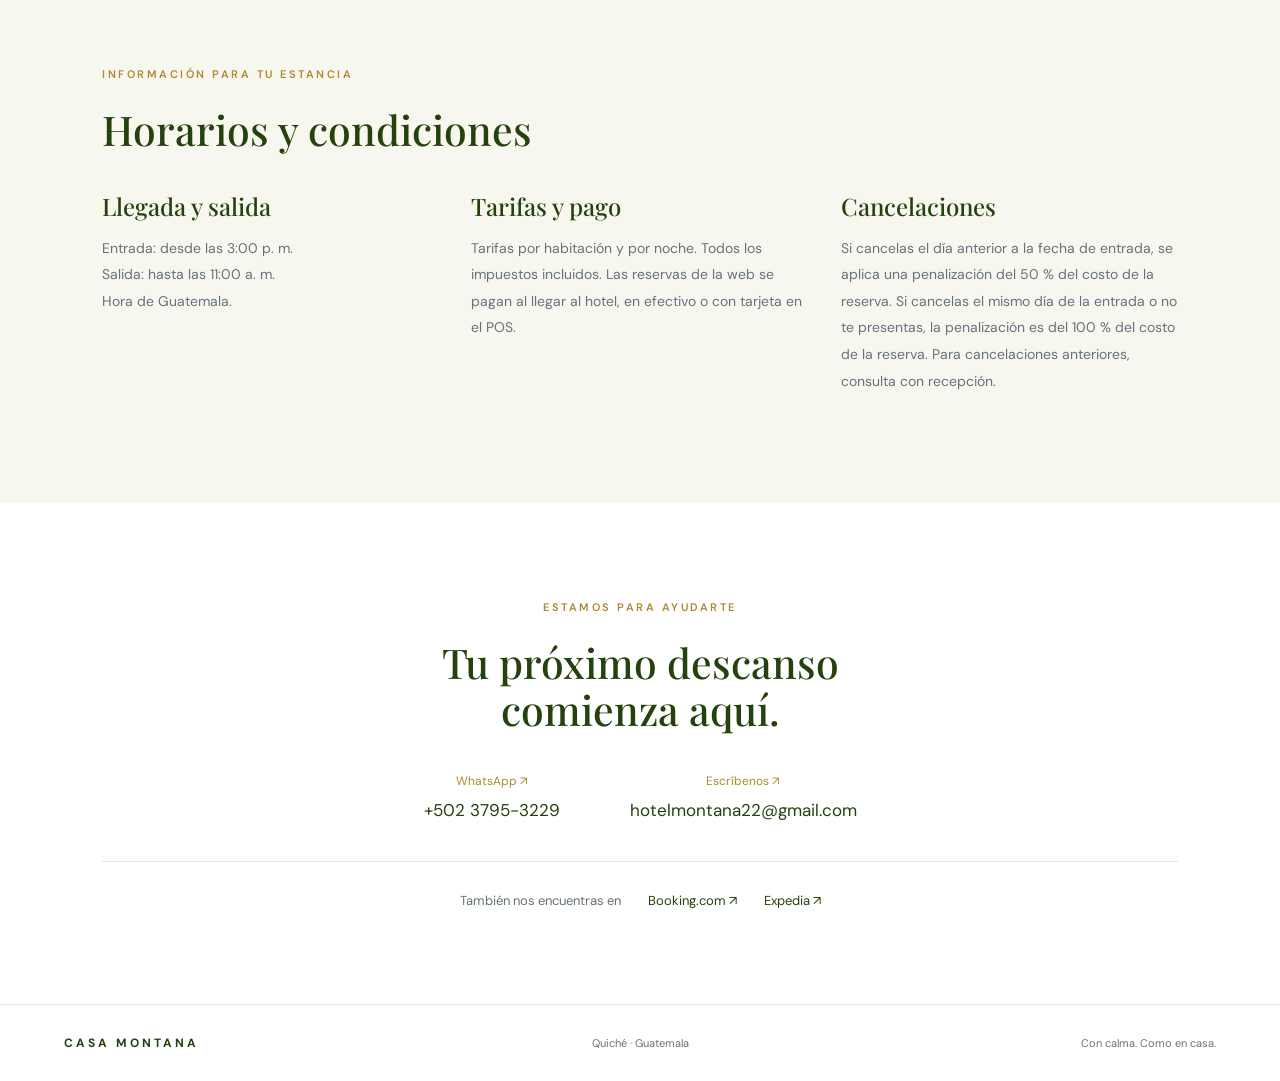
==== commit 944f2f46: "Quitar ubicación duplicada del contacto y conservar sección original" ====
--- a/index.html
+++ b/index.html
@@ -1,5 +1,5 @@
 <!doctype html>
-<html lang="es"><head><meta charset="UTF-8"><meta name="viewport" content="width=device-width,initial-scale=1"><meta name="description" content="Hotel Casa Montana en Quiché, Guatemala. Habitaciones sencillas, dobles y VIP. Consulta tarifas y planea tu estancia."><title>Hotel Casa Montana | Quiché, Guatemala</title><link rel="stylesheet" href="style.css"><style>#language{border:1px solid #b6beaa;border-radius:4px;padding:10px 12px;white-space:nowrap;color:var(--navy);background:white}#language:hover{background:#eef1e7}</style><style>html[lang="es"] .hero-content{max-width:1000px}html[lang="es"] .hero h1{font-size:clamp(20px,4vw,62px)}html[lang="es"] .hero h1 span{display:block;white-space:nowrap}@media(max-width:700px){html[lang="es"] .hero h1{font-size:clamp(18px,4.8vw,33px)}}</style><style>.contact-location{margin:28px 0;padding:24px 0;border-top:1px solid #cfd5c5}.contact-location h3{font-size:26px}.contact-location p{line-height:1.8;max-width:650px}.contact-location .button{margin-top:8px}</style></head>
+<html lang="es"><head><meta charset="UTF-8"><meta name="viewport" content="width=device-width,initial-scale=1"><meta name="description" content="Hotel Casa Montana en Quiché, Guatemala. Habitaciones sencillas, dobles y VIP. Consulta tarifas y planea tu estancia."><title>Hotel Casa Montana | Quiché, Guatemala</title><link rel="stylesheet" href="style.css"><style>#language{border:1px solid #b6beaa;border-radius:4px;padding:10px 12px;white-space:nowrap;color:var(--navy);background:white}#language:hover{background:#eef1e7}</style><style>html[lang="es"] .hero-content{max-width:1000px}html[lang="es"] .hero h1{font-size:clamp(20px,4vw,62px)}html[lang="es"] .hero h1 span{display:block;white-space:nowrap}@media(max-width:700px){html[lang="es"] .hero h1{font-size:clamp(18px,4.8vw,33px)}}</style></head>
 <body><header><a class="brand" href="#inicio"><img class="logo" src="logo.png" alt="Casa Montana Hotel"><span class="brand-name">CASA MONTANA<small>HOTEL · QUICHÉ, GUATEMALA</small></span></a><nav><a href="#experiencia" data-es="El hotel" data-en="The hotel"></a><a href="#contacto" data-es="Contacto" data-en="Contact"></a></nav><button id="language" type="button" aria-label="Cambiar idioma: Español / Inglés">Español / Inglés</button><a class="button small" href="#habitaciones" data-es="Elige tu habitación" data-en="Choose your room"></a></header>
 <main><section class="hero" id="inicio"><div class="hero-content"><p class="eyebrow" data-es="BIENVENIDO AL ALTIPLANO DE GUATEMALA" data-en="WELCOME TO THE GUATEMALAN HIGHLANDS"></p><h1 data-es="<span>Un descanso entre montañas.</span><span>Una estancia para recordar.</span>" data-en="A mountain escape.<br>A stay to remember."></h1><p data-es="Encuentra tu lugar en el corazón de Quiché, en la ruta entre Santa Cruz del Quiché y Chichicastenango." data-en="Find your place in the heart of Quiché, on the road between Santa Cruz del Quiché and Chichicastenango."></p><a class="text-link" href="https://www.google.com/maps/search/?api=1&amp;query=Casa+Montana+Hotel+Quiche+Guatemala" target="_blank" rel="noopener noreferrer" data-es="Cómo llegar ↗" data-en="Get directions ↗"></a></div><div class="hero-caption">CASA MONTANA · KM 151</div></section>
 
@@ -9,5 +9,5 @@
 <article class="room-card"><button class="photo-cover" type="button" data-gallery="vip" aria-label="Habitación VIP: ver fotos"><img src="vip-1.jpeg" alt="Habitación VIP de Casa Montana" loading="lazy"><span class="photo-count" data-es="Ver 10 fotos ↗" data-en="View 10 photos ↗"></span></button><div class="room-body"><p class="eyebrow" data-es="HASTA 2 PERSONAS" data-en="UP TO 2 GUESTS"></p><h3>VIP</h3><p data-es="Una cama amplia para hasta 2 personas, baño privado con ducha, televisión de pantalla plana, escritorio con silla, espejo y espacio para guardar ropa." data-en="A spacious bed for up to 2 guests, a private bathroom with shower, a flat-screen TV, a desk with a chair, a mirror, and clothes storage."></p><div class="room-bottom"><span><small data-es="Desde / noche" data-en="From / night"></small><strong>Q400</strong><small data-es="1 persona · sin desayuno" data-en="1 guest · room only"></small></span><a class="button select-room" data-room="vip" href="reservar.html?room=vip" data-es="Seleccionar →" data-en="Select room →"></a></div></div></article></div></section>
 <section class="intro section" id="experiencia"><p class="eyebrow" data-es="UN LUGAR PARA HACER UNA PAUSA" data-en="A PLACE TO SLOW DOWN"></p><div class="intro-grid"><h2 data-es="La tranquilidad de la montaña.<br>La calidez de sentirte en casa." data-en="Mountain tranquillity.<br>The warmth of feeling at home."></h2><div><p data-es="Descansa, comparte y descubre Quiché desde Casa Montana. Elige entre 3 tipos de habitaciones y disfruta de un entorno con jardín y espacios para compartir." data-en="Rest, reconnect and discover Quiché from Casa Montana. Choose from 3 room types and enjoy a garden setting with spaces to spend time together."></p><div class="amenities"><span data-es="↗ Wifi gratuito" data-en="↗ Free Wi-Fi"></span><span data-es="↗ Estacionamiento" data-en="↗ Parking"></span><span data-es="↗ Restaurante" data-en="↗ Restaurant"></span><span data-es="↗ Recepción 24 horas" data-en="↗ 24-hour reception"></span></div></div></div></section>
 <section class="section hotel-gallery" id="galeria"><div class="section-heading"><div><p class="eyebrow" data-es="RECORRE CASA MONTANA" data-en="EXPLORE CASA MONTANA"></p><h2 data-es="Un vistazo a nuestro hotel" data-en="A closer look at our hotel"></h2></div><button type="button" class="gallery-all" data-gallery="hotel" data-es="Ver las 11 fotos ↗" data-en="View all 11 photos ↗"></button></div><div class="hotel-mosaic"><button type="button" data-gallery="hotel" data-start="0" aria-label="Ver foto de instalaciones 1"><img src="hotel-1.jpeg" alt="Vista exterior de las habitaciones y jardines" loading="lazy"></button><button type="button" data-gallery="hotel" data-start="7" aria-label="Ver foto de instalaciones 8"><img src="hotel-8.jpeg" alt="Entrada del hotel Casa Montana" loading="lazy"></button><button type="button" data-gallery="hotel" data-start="4" aria-label="Ver foto de instalaciones 5"><img src="hotel-5.jpeg" alt="Pasillo exterior de las habitaciones" loading="lazy"></button><button type="button" data-gallery="hotel" data-start="9" aria-label="Ver foto de instalaciones 10"><img src="hotel-10.jpeg" alt="Jardines y entorno del hotel" loading="lazy"></button></div></section><section class="destination section"><div><p class="eyebrow" data-es="QUICHÉ TE ESPERA" data-en="QUICHÉ AWAITS"></p><h2 data-es="Quédate cerca de<br>lo que quieres descubrir." data-en="Stay close to<br>what you want to discover."></h2><p data-es="Una parada en tu recorrido por el altiplano, con acceso por carretera a Santa Cruz del Quiché y Chichicastenango." data-en="A stop on your highland journey, with road access to Santa Cruz del Quiché and Chichicastenango."></p><a class="button light" href="https://www.google.com/maps/search/?api=1&query=Casa+Montana+Hotel+Quiche+Guatemala" target="_blank" rel="noopener" data-es="Cómo llegar ↗" data-en="Get directions ↗"></a></div><div class="location"><span>01 / GUATEMALA</span><h3>Santa Cruz del Quiché<br>Chichicastenango</h3><p>Km 151 RN · Cantón Chulumal III<br>Zona 0 · Sector Sepela</p></div></section>
-<section class="section policies" id="condiciones"><p class="eyebrow" data-es="INFORMACIÓN PARA TU ESTANCIA" data-en="INFORMATION FOR YOUR STAY"></p><h2 data-es="Horarios y condiciones" data-en="Check-in and booking terms"></h2><div class="policy-grid"><article><h3 data-es="Llegada y salida" data-en="Arrival and departure"></h3><p data-es="Entrada: desde las 3:00 p. m.<br>Salida: hasta las 11:00 a. m.<br>Hora de Guatemala." data-en="Check-in: from 3:00 p.m.<br>Check-out: by 11:00 a.m.<br>Guatemala local time."></p></article><article><h3 data-es="Tarifas y pago" data-en="Rates and payment"></h3><p data-es="Tarifas por habitación y por noche. Todos los impuestos incluidos. Las reservas de la web se pagan al llegar al hotel, en efectivo o con tarjeta en el POS." data-en="Rates are per room, per night. All taxes included. Website bookings are paid on arrival, in cash or by card at the hotel POS."></p></article><article><h3 data-es="Cancelaciones" data-en="Cancellations"></h3><p data-es="Si cancelas el día anterior a la fecha de entrada, se aplica una penalización del 50 % del costo de la reserva. Si cancelas el mismo día de la entrada o no te presentas, la penalización es del 100 % del costo de la reserva. Para cancelaciones anteriores, consulta con recepción." data-en="Cancellations on the day before check-in incur a fee of 50% of the booking cost. Cancellations on the check-in date and no-shows incur a fee of 100% of the booking cost. For earlier cancellations, contact reception."></p></article></div></section><section class="section contact" id="contacto"><p class="eyebrow" data-es="ESTAMOS PARA AYUDARTE" data-en="WE ARE HERE TO HELP"></p><h2 data-es="Tu próximo descanso<br>comienza aquí." data-en="Your next escape<br>starts here."></h2><div class="contact-links"><a href="https://wa.me/50237953229" target="_blank" rel="noopener">WhatsApp ↗<strong>+502 3795-3229</strong></a><a href="mailto:hotelmontana22@gmail.com"><span data-es="Escríbenos ↗" data-en="Email us ↗"></span><strong>hotelmontana22@gmail.com</strong></a></div><div class="contact-location"><h3 data-es="Ubicación del hotel" data-en="Hotel location"></h3><p>Km 151 RN, de Santa Cruz del Quiché hacia Chichicastenango.<br>Cantón Chulumal III, zona 0, sector Sepela, Quiché, Guatemala.</p><a class="button" href="https://www.google.com/maps/search/?api=1&amp;query=Casa+Montana+Hotel+Quiche+Guatemala" target="_blank" rel="noopener noreferrer" data-es="Cómo llegar ↗" data-en="Get directions ↗"></a></div><div class="channels"><span data-es="También nos encuentras en" data-en="You can also find us on"></span><a href="https://www.booking.com/hotel/gt/casa-montana.es.html" target="_blank" rel="noopener">Booking.com ↗</a><a href="https://www.expedia.com/es/Santa-Cruz-Del-Quiche-Hoteles-Casa-Montana-Hotel.h102547844.Informacion-Hotel" target="_blank" rel="noopener">Expedia ↗</a></div></section></main>
+<section class="section policies" id="condiciones"><p class="eyebrow" data-es="INFORMACIÓN PARA TU ESTANCIA" data-en="INFORMATION FOR YOUR STAY"></p><h2 data-es="Horarios y condiciones" data-en="Check-in and booking terms"></h2><div class="policy-grid"><article><h3 data-es="Llegada y salida" data-en="Arrival and departure"></h3><p data-es="Entrada: desde las 3:00 p. m.<br>Salida: hasta las 11:00 a. m.<br>Hora de Guatemala." data-en="Check-in: from 3:00 p.m.<br>Check-out: by 11:00 a.m.<br>Guatemala local time."></p></article><article><h3 data-es="Tarifas y pago" data-en="Rates and payment"></h3><p data-es="Tarifas por habitación y por noche. Todos los impuestos incluidos. Las reservas de la web se pagan al llegar al hotel, en efectivo o con tarjeta en el POS." data-en="Rates are per room, per night. All taxes included. Website bookings are paid on arrival, in cash or by card at the hotel POS."></p></article><article><h3 data-es="Cancelaciones" data-en="Cancellations"></h3><p data-es="Si cancelas el día anterior a la fecha de entrada, se aplica una penalización del 50 % del costo de la reserva. Si cancelas el mismo día de la entrada o no te presentas, la penalización es del 100 % del costo de la reserva. Para cancelaciones anteriores, consulta con recepción." data-en="Cancellations on the day before check-in incur a fee of 50% of the booking cost. Cancellations on the check-in date and no-shows incur a fee of 100% of the booking cost. For earlier cancellations, contact reception."></p></article></div></section><section class="section contact" id="contacto"><p class="eyebrow" data-es="ESTAMOS PARA AYUDARTE" data-en="WE ARE HERE TO HELP"></p><h2 data-es="Tu próximo descanso<br>comienza aquí." data-en="Your next escape<br>starts here."></h2><div class="contact-links"><a href="https://wa.me/50237953229" target="_blank" rel="noopener">WhatsApp ↗<strong>+502 3795-3229</strong></a><a href="mailto:hotelmontana22@gmail.com"><span data-es="Escríbenos ↗" data-en="Email us ↗"></span><strong>hotelmontana22@gmail.com</strong></a></div><div class="channels"><span data-es="También nos encuentras en" data-en="You can also find us on"></span><a href="https://www.booking.com/hotel/gt/casa-montana.es.html" target="_blank" rel="noopener">Booking.com ↗</a><a href="https://www.expedia.com/es/Santa-Cruz-Del-Quiche-Hoteles-Casa-Montana-Hotel.h102547844.Informacion-Hotel" target="_blank" rel="noopener">Expedia ↗</a></div></section></main>
 <footer><a class="brand" href="#inicio">CASA MONTANA</a><span>Quiché · Guatemala</span><span data-es="Con calma. Como en casa." data-en="Slow down. Feel at home."></span></footer><dialog id="photo-viewer" aria-label="Galería de fotos"><div class="viewer-bar"><span id="photo-title"></span><button id="photo-close" type="button" aria-label="Cerrar galería / Close gallery">×</button></div><div class="viewer-stage"><button id="photo-prev" type="button" aria-label="Foto anterior / Previous photo">‹</button><img id="photo-large" alt=""><button id="photo-next" type="button" aria-label="Foto siguiente / Next photo">›</button></div><div id="photo-thumbs" class="photo-thumbs"></div></dialog><script src="home.js?v=tarifas"></script><script src="gallery.js"></script><script src="hero.js"></script><script src="menu.js"></script></body></html>
